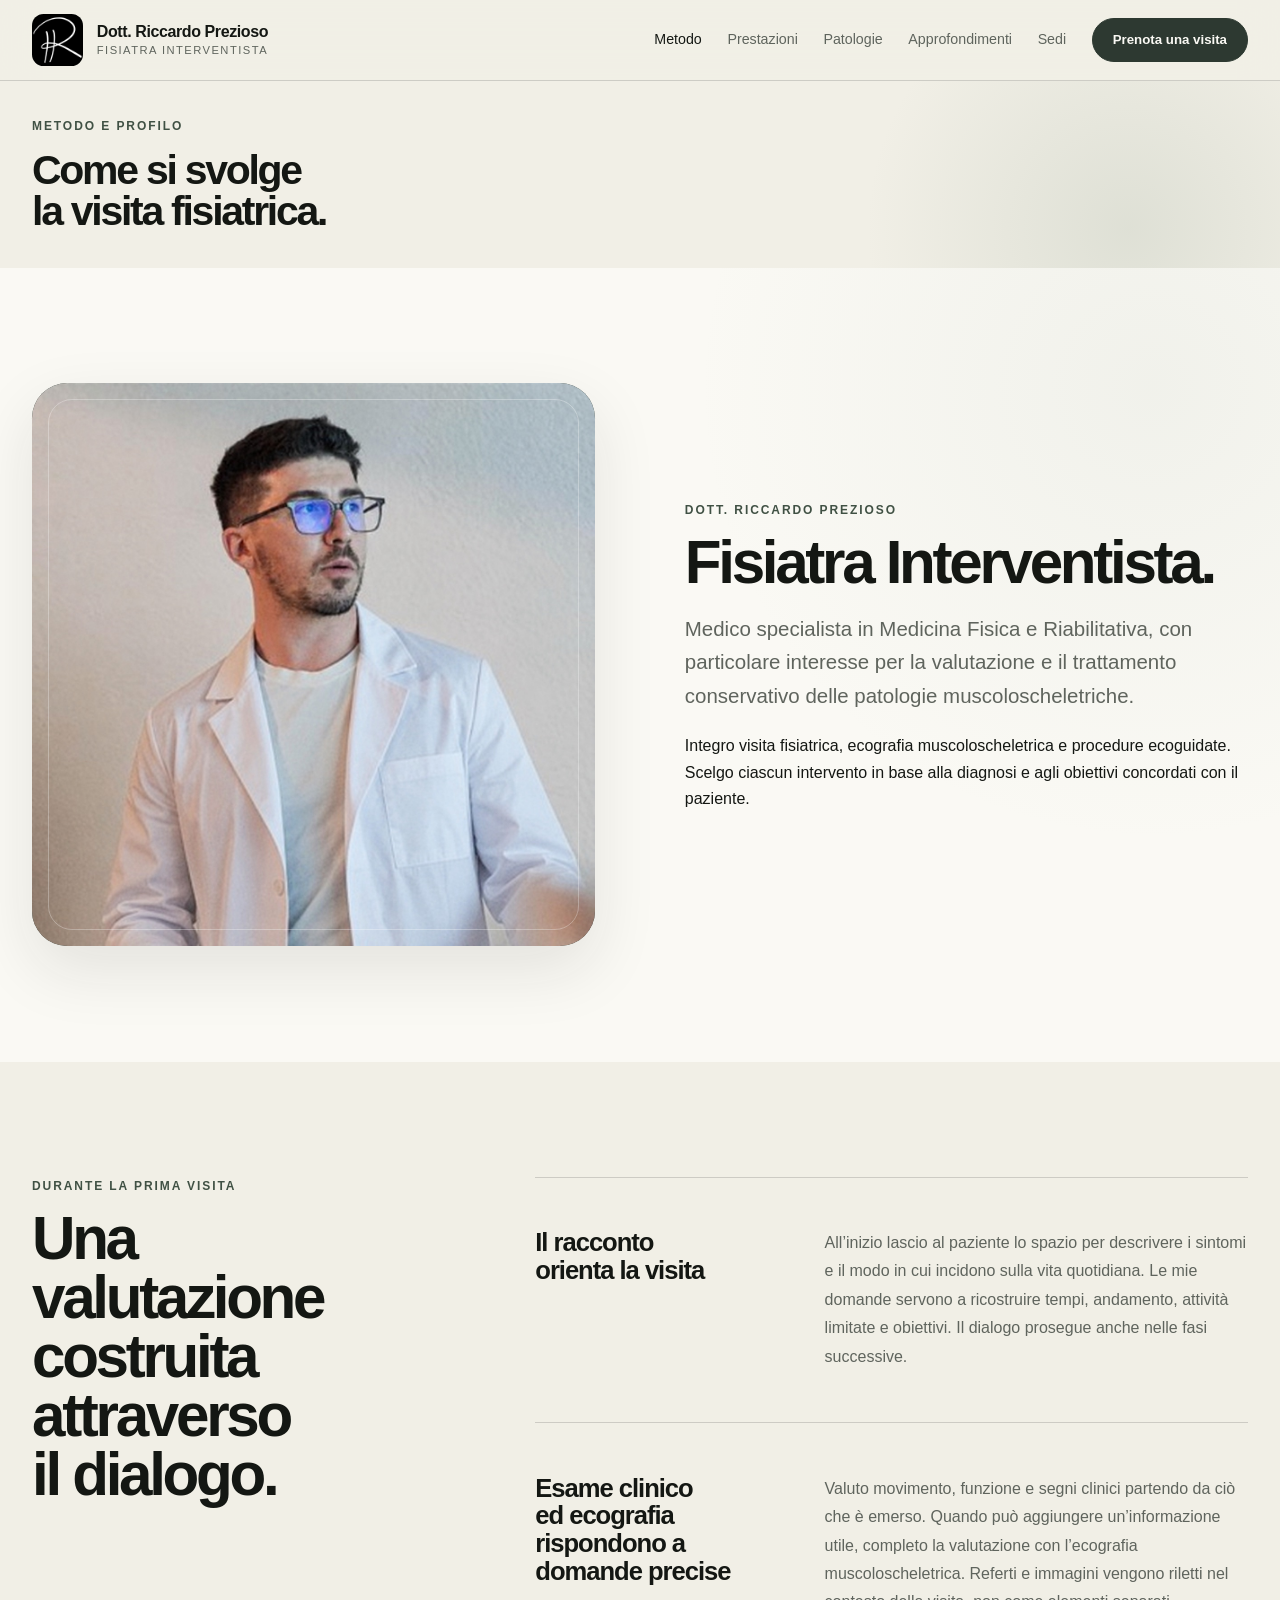
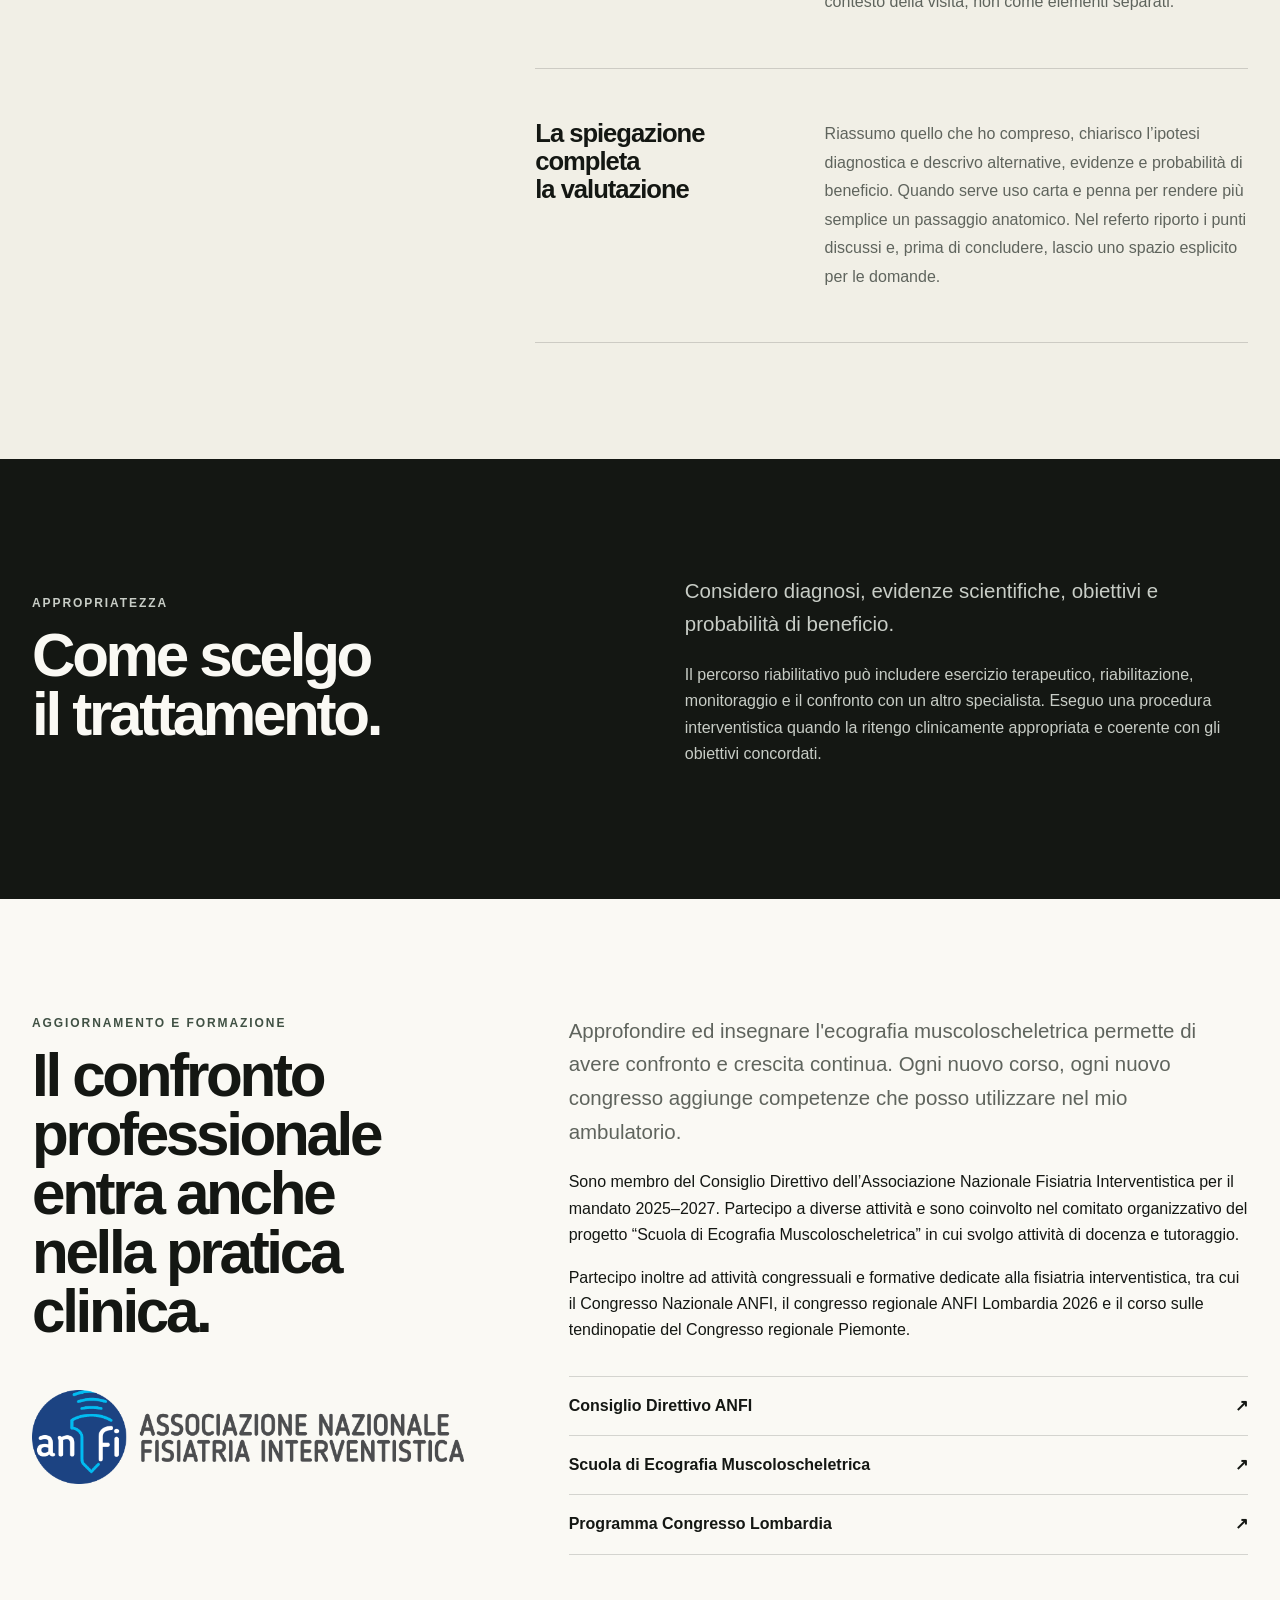
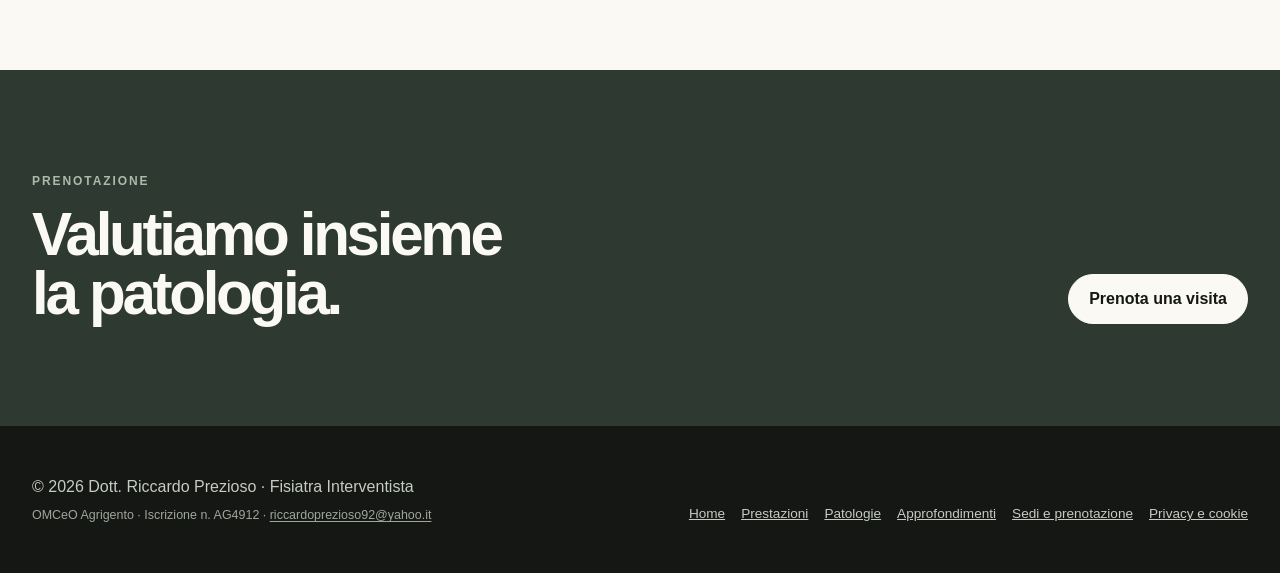
==== metodo.html @ 4aa58751 "Publish approved website snapshot" ====
<!doctype html>
<html lang="it">
  <head>
    <meta charset="utf-8">
    <meta name="viewport" content="width=device-width, initial-scale=1">
    <meta name="description" content="Il metodo clinico del Dott. Riccardo Prezioso: ascolto, esame obiettivo, ecografia quando indicata e scelte terapeutiche condivise.">
    <meta name="author" content="Dott. Riccardo Prezioso">
    <link rel="canonical" href="https://www.riccardoprezioso.it/metodo.html">
    <title>Metodo e profilo — Dott. Riccardo Prezioso</title>
    <meta property="og:locale" content="it_IT">
    <meta property="og:type" content="website">
    <meta property="og:site_name" content="Dott. Riccardo Prezioso">
    <meta property="og:title" content="Metodo e profilo — Dott. Riccardo Prezioso">
    <meta property="og:description" content="Il metodo clinico del Dott. Riccardo Prezioso: ascolto, esame obiettivo, ecografia quando indicata e scelte terapeutiche condivise.">
    <meta property="og:url" content="https://www.riccardoprezioso.it/metodo.html">
    <meta property="og:image" content="https://www.riccardoprezioso.it/assets/images/social/riccardo-prezioso-social-1200x630.jpg">
    <meta property="og:image:secure_url" content="https://www.riccardoprezioso.it/assets/images/social/riccardo-prezioso-social-1200x630.jpg">
    <meta property="og:image:type" content="image/jpeg">
    <meta property="og:image:width" content="1200">
    <meta property="og:image:height" content="630">
    <meta property="og:image:alt" content="Dott. Riccardo Prezioso in camice bianco con il monogramma PR e la qualifica Fisiatra Interventista">
    <meta name="twitter:card" content="summary_large_image">
    <meta name="twitter:title" content="Metodo e profilo — Dott. Riccardo Prezioso">
    <meta name="twitter:description" content="Il metodo clinico del Dott. Riccardo Prezioso: ascolto, esame obiettivo, ecografia quando indicata e scelte terapeutiche condivise.">
    <meta name="twitter:image" content="https://www.riccardoprezioso.it/assets/images/social/riccardo-prezioso-social-1200x630.jpg">
    <meta name="twitter:image:alt" content="Dott. Riccardo Prezioso in camice bianco con il monogramma PR e la qualifica Fisiatra Interventista">
    <link rel="icon" href="favicon.ico" sizes="any">
    <link rel="icon" type="image/png" sizes="32x32" href="assets/images/favicon-32.png">
    <link rel="icon" type="image/png" sizes="192x192" href="assets/images/icon-192.png">
    <link rel="apple-touch-icon" href="assets/images/apple-touch-icon.png">
    <meta name="theme-color" content="#141713">
    <link rel="stylesheet" href="assets/css/styles.css?v=20261026-2">
    <script src="assets/js/main.js?v=20261026-1" defer></script>
  </head>
  <body>
    <a class="skip-link" href="#contenuto">Vai al contenuto</a>
    <header class="site-header">
      <div class="container header-inner">
        <a class="brand" href="index.html" aria-label="Dott. Riccardo Prezioso, home"><img class="brand-mark" src="assets/images/logo-riccardo-prezioso.jpg" alt="" width="512" height="512" aria-hidden="true"><span class="brand-copy"><strong>Dott. Riccardo Prezioso</strong><small>Fisiatra Interventista</small></span></a>
        <div class="header-actions"><a class="button mobile-booking-button" href="sedi.html#prenota">Prenota una visita</a><button class="menu-toggle" type="button" aria-expanded="false" aria-controls="site-navigation"><span data-menu-toggle-text>Menu</span><span class="menu-toggle-icon" aria-hidden="true"><span></span><span></span></span></button></div>
        <nav class="site-nav" id="site-navigation" aria-label="Navigazione principale" data-mobile-nav><a class="nav-home" data-nav-link href="index.html">Home</a><a data-nav-link href="metodo.html">Metodo</a><a data-nav-link href="prestazioni.html">Prestazioni</a><a data-nav-link href="patologie.html">Patologie</a><a data-nav-link href="approfondimenti.html">Approfondimenti</a><a data-nav-link href="sedi.html">Sedi</a><a class="button" href="sedi.html#prenota">Prenota una visita</a></nav>
      </div>
    </header>
    <main id="contenuto">
      <header class="page-hero page-hero-compact">
        <div class="container">
          <p class="eyebrow">Metodo e profilo</p>
          <h1>Come si svolge la visita fisiatrica.</h1>
        </div>
      </header>

      <section class="section surface">
        <div class="container split">
          <figure class="profile-photo method-profile-photo"><img src="assets/images/riccardo-prezioso-camice.jpg" alt="Dott. Riccardo Prezioso in camice bianco" width="1254" height="1254" loading="lazy"></figure>
          <div><p class="eyebrow">Dott. Riccardo Prezioso</p><h2>Fisiatra Interventista.</h2><p class="lead">Medico specialista in Medicina Fisica e Riabilitativa, con particolare interesse per la valutazione e il trattamento conservativo delle patologie muscoloscheletriche.</p><p>Integro visita fisiatrica, ecografia muscoloscheletrica e procedure ecoguidate. Scelgo ciascun intervento in base alla diagnosi e agli obiettivi concordati con il paziente.</p></div>
        </div>
      </section>

      <section class="section">
        <div class="container visit-narrative-layout">
          <div class="visit-narrative-heading"><p class="eyebrow">Durante la prima visita</p><h2>Una valutazione costruita attraverso il dialogo.</h2></div>
          <div class="visit-narrative">
            <section><h3>Il racconto orienta la visita</h3><p>All’inizio lascio al paziente lo spazio per descrivere i sintomi e il modo in cui incidono sulla vita quotidiana. Le mie domande servono a ricostruire tempi, andamento, attività limitate e obiettivi. Il dialogo prosegue anche nelle fasi successive.</p></section>
            <section><h3>Esame clinico ed ecografia rispondono a domande precise</h3><p>Valuto movimento, funzione e segni clinici partendo da ciò che è emerso. Quando può aggiungere un’informazione utile, completo la valutazione con l’ecografia muscoloscheletrica. Referti e immagini vengono riletti nel contesto della visita, non come elementi separati.</p></section>
            <section><h3>La spiegazione completa la valutazione</h3><p>Riassumo quello che ho compreso, chiarisco l’ipotesi diagnostica e descrivo alternative, evidenze e probabilità di beneficio. Quando serve uso carta e penna per rendere più semplice un passaggio anatomico. Nel referto riporto i punti discussi e, prima di concludere, lascio uno spazio esplicito per le domande.</p></section>
          </div>
        </div>
      </section>

      <section class="section dark">
        <div class="container split"><div><p class="eyebrow">Appropriatezza</p><h2>Come scelgo il trattamento.</h2></div><div><p class="lead">Considero diagnosi, evidenze scientifiche, obiettivi e probabilità di beneficio.</p><p>Il percorso riabilitativo può includere esercizio terapeutico, riabilitazione, monitoraggio e il confronto con un altro specialista. Eseguo una procedura interventistica quando la ritengo clinicamente appropriata e coerente con gli obiettivi concordati.</p></div></div>
      </section>

      <section class="section professional-section" id="formazione">
        <div class="container professional-layout">
          <div class="professional-heading">
            <p class="eyebrow">Aggiornamento e formazione</p>
            <h2>Il confronto professionale entra anche nella pratica clinica.</h2>
            <img class="professional-logo" src="assets/images/logo-anfi.png" alt="Associazione Nazionale Fisiatria Interventistica" width="687" height="150" loading="lazy" decoding="async">
          </div>
          <div class="professional-copy">
            <p class="lead">Approfondire ed insegnare l'ecografia muscoloscheletrica permette di avere confronto e crescita continua. Ogni nuovo corso, ogni nuovo congresso aggiunge competenze che posso utilizzare nel mio ambulatorio.</p>
            <p>Sono membro del Consiglio Direttivo dell’Associazione Nazionale Fisiatria Interventistica per il mandato 2025–2027. Partecipo a diverse attività e sono coinvolto nel comitato organizzativo del progetto “Scuola di Ecografia Muscoloscheletrica” in cui svolgo attività di docenza e tutoraggio.</p>
            <p>Partecipo inoltre ad attività congressuali e formative dedicate alla fisiatria interventistica, tra cui il Congresso Nazionale ANFI, il congresso regionale ANFI Lombardia 2026 e il corso sulle tendinopatie del Congresso regionale Piemonte.</p>
            <div class="professional-links"><a href="https://associazioneanfi.it/associazione/" target="_blank" rel="external noopener noreferrer">Consiglio Direttivo ANFI <span aria-hidden="true">↗</span></a><a href="https://associazioneanfi.it/scuola/" target="_blank" rel="external noopener noreferrer">Scuola di Ecografia Muscoloscheletrica <span aria-hidden="true">↗</span></a><a href="https://associazioneanfi.it/congressi-regionali/lombardia/programma/" target="_blank" rel="external noopener noreferrer">Programma Congresso Lombardia <span aria-hidden="true">↗</span></a></div>
          </div>
        </div>
      </section>

      <section class="cta-band"><div class="container cta-inner"><div><p class="eyebrow">Prenotazione</p><h2>Valutiamo insieme la patologia.</h2></div><a class="button" href="sedi.html#prenota">Prenota una visita</a></div></section>
    </main>
    <footer class="site-footer"><div class="container footer-grid"><div class="footer-identity"><p>© 2026 Dott. Riccardo Prezioso · Fisiatra Interventista</p><p class="footer-meta">OMCeO Agrigento · Iscrizione n. AG4912 · <a href="mailto:riccardoprezioso92@yahoo.it">riccardoprezioso92@yahoo.it</a></p></div><nav class="footer-links" aria-label="Link nel piè di pagina"><a href="index.html">Home</a><a href="prestazioni.html">Prestazioni</a><a href="patologie.html">Patologie</a><a href="approfondimenti.html">Approfondimenti</a><a href="sedi.html">Sedi e prenotazione</a><a href="privacy.html">Privacy e cookie</a></nav></div></footer>
  </body>
</html>
---- assets/css/styles.css ----
:root {
  --ink: #141713;
  --paper: #f1efe6;
  --paper-deep: #e5e0d3;
  --surface: #faf9f4;
  --olive: #405144;
  --olive-dark: #2d3931;
  --sage: #aeb9aa;
  --sand: #cdbfae;
  --line: rgba(20, 23, 19, 0.16);
  --muted: #5f645d;
  --sans: "Helvetica Neue", Helvetica, Inter, ui-sans-serif, -apple-system, BlinkMacSystemFont, "Segoe UI", sans-serif;
  --display: "Helvetica Neue", Helvetica, Inter, ui-sans-serif, -apple-system, BlinkMacSystemFont, "Segoe UI", sans-serif;
  --content: 76rem;
  --radius-sm: 0.8rem;
  --radius-md: 1.4rem;
  --radius-lg: 2.2rem;
  --shadow: 0 1.5rem 4rem rgba(25, 34, 27, 0.1);
}

*,
*::before,
*::after {
  box-sizing: border-box;
}

html {
  scroll-behavior: smooth;
}

body {
  margin: 0;
  color: var(--ink);
  background: var(--paper);
  font-family: var(--sans);
  font-size: 1rem;
  line-height: 1.65;
  -webkit-font-smoothing: antialiased;
  overflow-x: hidden;
}

a {
  color: inherit;
}

img {
  display: block;
  max-width: 100%;
}

button,
a {
  -webkit-tap-highlight-color: transparent;
}

:focus-visible {
  outline: 3px solid #7d947f;
  outline-offset: 4px;
}

.skip-link {
  position: fixed;
  top: 0.75rem;
  left: 0.75rem;
  z-index: 100;
  padding: 0.75rem 1rem;
  color: var(--surface);
  background: var(--ink);
  border-radius: 999px;
  transform: translateY(-180%);
}

.skip-link:focus {
  transform: translateY(0);
}

.container {
  width: min(calc(100% - 2rem), var(--content));
  margin-inline: auto;
}

.site-header {
  position: sticky;
  top: 0;
  z-index: 50;
  padding: 0.9rem 0;
  background: color-mix(in srgb, var(--paper) 88%, transparent);
  border-bottom: 1px solid var(--line);
  backdrop-filter: blur(18px);
  transition: padding 240ms ease, background 240ms ease, box-shadow 240ms ease;
}

.site-header.is-scrolled {
  padding-block: 0.6rem;
  background: color-mix(in srgb, var(--paper) 94%, transparent);
  box-shadow: 0 0.65rem 2rem rgba(20, 23, 19, 0.06);
}

.header-inner {
  display: flex;
  align-items: center;
  justify-content: space-between;
  gap: 1.25rem;
}

.brand {
  display: inline-flex;
  align-items: center;
  gap: 0.85rem;
  color: inherit;
  text-decoration: none;
}

.brand-mark {
  display: block;
  width: 3.2rem;
  height: 3.2rem;
  flex: 0 0 3.2rem;
  object-fit: cover;
  background: var(--ink);
  border-radius: 0.72rem;
}

.brand-copy {
  display: grid;
  line-height: 1.1;
}

.brand-copy strong {
  font-family: var(--display);
  font-size: 1rem;
  font-weight: 600;
  letter-spacing: -0.025em;
}

.brand-copy small {
  margin-top: 0.23rem;
  color: var(--muted);
  font-size: 0.7rem;
  letter-spacing: 0.13em;
  text-transform: uppercase;
}

.site-nav {
  display: flex;
  align-items: center;
  justify-content: flex-end;
  gap: clamp(0.8rem, 2vw, 1.7rem);
}

.nav-home,
.header-actions,
.menu-toggle {
  display: none;
}

.site-nav a {
  color: var(--muted);
  font-size: 0.89rem;
  text-decoration: none;
}

.site-nav a:hover,
.site-nav a[aria-current="page"] {
  color: var(--ink);
}

.button,
.button-link {
  display: inline-flex;
  min-height: 3.1rem;
  align-items: center;
  justify-content: center;
  gap: 0.55rem;
  padding: 0.8rem 1.25rem;
  color: var(--surface);
  background: var(--olive-dark);
  border: 1px solid var(--olive-dark);
  border-radius: 999px;
  font-weight: 650;
  line-height: 1.2;
  text-decoration: none;
  transition: transform 160ms ease, background 160ms ease;
}

.button:hover,
.button-link:hover {
  background: var(--ink);
  transform: translateY(-2px);
}

.button.secondary {
  color: var(--ink);
  background: transparent;
  border-color: var(--line);
}

.button.secondary:hover {
  color: var(--surface);
  background: var(--ink);
}

.site-nav .button {
  min-height: 2.65rem;
  color: var(--surface);
  font-size: 0.83rem;
}

.header-actions {
  align-items: center;
  gap: 0.5rem;
  margin-left: auto;
}

.mobile-booking-button {
  min-height: 2.65rem;
  padding: 0.7rem 1rem;
  font-size: 0.8rem;
  white-space: nowrap;
}

.menu-toggle {
  min-height: 2.65rem;
  align-items: center;
  justify-content: center;
  gap: 0.55rem;
  padding: 0.65rem 0.85rem;
  color: var(--ink);
  background: transparent;
  border: 1px solid var(--line);
  border-radius: 999px;
  font: inherit;
  font-size: 0.8rem;
  font-weight: 650;
  cursor: pointer;
}

.menu-toggle:hover {
  border-color: var(--olive);
}

.menu-toggle-icon {
  position: relative;
  display: block;
  width: 1rem;
  height: 0.75rem;
}

.menu-toggle-icon span {
  position: absolute;
  left: 0;
  width: 100%;
  height: 1.5px;
  background: currentColor;
  transition: top 180ms ease, transform 180ms ease;
}

.menu-toggle-icon span:first-child {
  top: 0.16rem;
}

.menu-toggle-icon span:last-child {
  top: 0.55rem;
}

.menu-toggle[aria-expanded="true"] .menu-toggle-icon span:first-child {
  top: 0.36rem;
  transform: rotate(45deg);
}

.menu-toggle[aria-expanded="true"] .menu-toggle-icon span:last-child {
  top: 0.36rem;
  transform: rotate(-45deg);
}

.eyebrow {
  margin: 0 0 0.85rem;
  color: var(--olive);
  font-size: 0.75rem;
  font-weight: 700;
  letter-spacing: 0.16em;
  text-transform: uppercase;
}

h1,
h2,
h3,
p {
  margin-top: 0;
}

h1,
h2,
h3 {
  font-family: var(--display);
  font-weight: 600;
  line-height: 0.98;
  letter-spacing: -0.055em;
  text-wrap: balance;
}

h1 {
  max-width: 11.5ch;
  margin-bottom: 1.35rem;
  font-size: clamp(3.1rem, 5.55vw, 5.8rem);
}

h2 {
  max-width: 17ch;
  margin-bottom: 1.15rem;
  font-size: clamp(2.35rem, 4.7vw, 4.65rem);
}

h3 {
  margin-bottom: 0.65rem;
  font-size: clamp(1.35rem, 2.15vw, 2rem);
  letter-spacing: -0.04em;
}

.lead {
  max-width: 40rem;
  color: var(--muted);
  font-size: clamp(1.05rem, 1.6vw, 1.28rem);
}

.hero {
  position: relative;
  overflow: hidden;
  padding: clamp(2rem, 5vw, 4.5rem) 0 clamp(5rem, 9vw, 9rem);
}

.hero::after {
  position: absolute;
  right: -15vw;
  bottom: -20rem;
  width: 55rem;
  aspect-ratio: 1;
  background: radial-gradient(circle, rgba(174, 185, 170, 0.2), transparent 68%);
  content: "";
  pointer-events: none;
}

.hero-grid {
  display: grid;
  grid-template-columns: minmax(0, 1.02fr) minmax(24rem, 0.98fr);
  align-items: stretch;
  gap: clamp(1.2rem, 3vw, 3rem);
}

.hero-copy {
  display: flex;
  min-height: 36rem;
  flex-direction: column;
  justify-content: center;
  padding: clamp(1rem, 3vw, 2.4rem) 0;
  min-width: 0;
}

.hero-actions {
  display: flex;
  flex-wrap: wrap;
  gap: 0.75rem;
  margin-top: 1.3rem;
}

.photo-placeholder,
.profile-photo {
  position: relative;
  display: grid;
  min-height: 24rem;
  overflow: hidden;
  place-items: end start;
  padding: 1.25rem;
  color: rgba(250, 249, 244, 0.88);
  background:
    linear-gradient(145deg, rgba(20, 23, 19, 0.12), rgba(20, 23, 19, 0.74)),
    radial-gradient(circle at 68% 25%, #849184 0 10%, transparent 34%),
    linear-gradient(135deg, #9aa79d, #29362e);
  border-radius: var(--radius-lg);
  box-shadow: var(--shadow);
  min-width: 0;
  transform: translate3d(0, var(--photo-shift, 0), 0);
  transition: transform 120ms linear, box-shadow 300ms ease;
}

.profile-photo {
  margin: 0;
  padding: 0;
  background: var(--olive-dark);
}

.profile-photo img {
  width: 100%;
  height: 100%;
  object-fit: cover;
}

.hero-profile-photo img {
  object-position: 49% 42%;
}

.method-profile-photo {
  width: 100%;
  aspect-ratio: 1 / 1;
}

.method-profile-photo img {
  object-position: 50% 38%;
}

.photo-placeholder::before,
.profile-photo::after {
  position: absolute;
  inset: 1rem;
  border: 1px solid rgba(255, 255, 255, 0.28);
  border-radius: calc(var(--radius-lg) - 0.7rem);
  content: "";
  pointer-events: none;
}

.photo-placeholder span {
  position: relative;
  max-width: 23rem;
  font-size: 0.75rem;
  letter-spacing: 0.1em;
  text-transform: uppercase;
}

.center-photo {
  position: relative;
  display: block;
  min-height: 13rem;
  aspect-ratio: 4 / 3;
  overflow: hidden;
  margin: 0;
  background: var(--paper-deep);
  border-radius: var(--radius-md);
}

.center-photo img,
.booking-location-photo img {
  width: 100%;
  height: 100%;
  display: block;
  object-fit: cover;
}

.photo-placeholder.center-photo {
  min-height: 13rem;
  border-radius: var(--radius-md);
  box-shadow: none;
}

.trust-strip {
  position: relative;
  z-index: 2;
  margin-top: -3.25rem;
  padding-bottom: clamp(4rem, 7vw, 7rem);
}

.trust-grid {
  display: grid;
  grid-template-columns: repeat(4, 1fr);
  overflow: hidden;
  background: var(--surface);
  border: 1px solid var(--line);
  border-radius: var(--radius-md);
  box-shadow: 0 1.5rem 4rem rgba(20, 23, 19, 0.07);
}

.trust-item {
  padding: 1.3rem;
  border-right: 1px solid var(--line);
}

.trust-item:last-child {
  border-right: 0;
}

.trust-item strong,
.trust-item span {
  display: block;
}

.trust-item strong {
  margin-bottom: 0.25rem;
  font-family: var(--display);
  font-size: 1.1rem;
  font-weight: 650;
  letter-spacing: -0.025em;
}

.trust-item span {
  color: var(--muted);
  font-size: 0.86rem;
}

.section {
  position: relative;
  isolation: isolate;
  padding: clamp(4.5rem, 9vw, 9rem) 0;
}

.section > .container {
  position: relative;
  z-index: 1;
}

.section::before {
  position: absolute;
  inset: 0;
  z-index: 0;
  background: radial-gradient(circle at 90% 15%, rgba(174, 185, 170, 0.12), transparent 34%);
  content: "";
  opacity: 0;
  transition: opacity 900ms ease;
  pointer-events: none;
}

.section.is-in-view::before {
  opacity: 1;
}

.section.surface {
  background: var(--surface);
}

.section.dark {
  color: var(--surface);
  background: var(--ink);
}

.section.dark .eyebrow,
.section.dark .lead,
.section.dark p {
  color: #c8cdc6;
}

.section-heading {
  display: grid;
  grid-template-columns: 0.85fr 1.15fr;
  gap: clamp(2rem, 7vw, 7rem);
  align-items: end;
  margin-bottom: clamp(2.5rem, 5vw, 5rem);
}

.section-heading > * {
  margin-bottom: 0;
}

.service-overview-list {
  border-top: 1px solid var(--line);
}

.service-overview-item {
  display: grid;
  grid-template-columns: minmax(15rem, 0.85fr) minmax(0, 1.15fr) 2.75rem;
  gap: clamp(1.5rem, 4vw, 4rem);
  align-items: center;
  padding: clamp(1.5rem, 2.5vw, 2.15rem) clamp(0.15rem, 1vw, 0.75rem);
  color: var(--ink);
  border-bottom: 1px solid var(--line);
  text-decoration: none;
  transition: background 220ms ease, padding 300ms cubic-bezier(0.22, 1, 0.36, 1);
}

.service-overview-item h3,
.service-overview-item p {
  margin: 0;
}

.service-overview-item h3 {
  max-width: 19ch;
  font-size: clamp(1.55rem, 2.3vw, 2.25rem);
  line-height: 1.05;
}

.service-overview-item p {
  max-width: 45rem;
  color: var(--muted);
  line-height: 1.65;
}

.service-overview-arrow {
  display: inline-grid;
  width: 2.65rem;
  height: 2.65rem;
  place-items: center;
  color: var(--olive-dark);
  border: 1px solid var(--line);
  border-radius: 50%;
  font-size: 1.15rem;
  transition: color 180ms ease, background 180ms ease, border-color 180ms ease, transform 240ms ease;
}

.service-overview-item:hover {
  padding-right: 1.1rem;
  padding-left: 1.1rem;
  background: rgba(43, 63, 52, 0.045);
}

.service-overview-item:hover .service-overview-arrow {
  color: var(--surface);
  background: var(--olive-dark);
  border-color: var(--olive-dark);
  transform: translateX(0.18rem);
}

.service-overview-item:focus-visible {
  outline: 3px solid rgba(43, 63, 52, 0.28);
  outline-offset: 4px;
}

.method-flow {
  position: relative;
  display: grid;
  gap: 0;
  padding-left: 1.6rem;
  border-left: 1px solid rgba(250, 249, 244, 0.28);
}

.method-flow p {
  position: relative;
  margin: 0;
  padding: 1.1rem 0;
  color: #bfc5bd;
  border-bottom: 1px solid rgba(250, 249, 244, 0.14);
}

.method-flow p:last-child {
  border-bottom: 0;
}

.method-flow p::before {
  position: absolute;
  top: 1.75rem;
  left: calc(-1.6rem - 0.3rem);
  width: 0.55rem;
  height: 0.55rem;
  background: var(--sage);
  border-radius: 50%;
  content: "";
}

.method-flow strong {
  color: var(--surface);
  font-family: var(--display);
  font-size: 1.35rem;
  font-weight: 650;
  letter-spacing: -0.025em;
}

.split {
  display: grid;
  grid-template-columns: 1fr 1fr;
  gap: clamp(2.5rem, 7vw, 7rem);
  align-items: center;
}

.steps {
  margin: 0;
  padding: 0;
  list-style: none;
  counter-reset: visit-step;
}

.steps li {
  display: grid;
  grid-template-columns: 3.4rem 1fr;
  gap: 1rem;
  padding: 1.2rem 0;
  border-top: 1px solid rgba(250, 249, 244, 0.2);
  counter-increment: visit-step;
}

.steps li::before {
  color: var(--sage);
  content: "0" counter(visit-step);
  font-size: 0.75rem;
  font-weight: 700;
  letter-spacing: 0.14em;
}

.steps strong {
  display: block;
  margin-bottom: 0.25rem;
  color: var(--surface);
  font-family: var(--display);
  font-size: 1.35rem;
  font-weight: 600;
  letter-spacing: -0.035em;
}

.steps span {
  color: #b5bbb3;
}

.location-grid {
  display: grid;
  grid-template-columns: repeat(2, 1fr);
  gap: 1rem;
}

.location-card {
  display: block;
  padding: 0.8rem;
  color: inherit;
  background: var(--surface);
  border: 1px solid var(--line);
  border-radius: var(--radius-md);
  text-decoration: none;
  transition: transform 320ms cubic-bezier(0.22, 1, 0.36, 1), box-shadow 320ms ease;
}

.location-card:hover {
  box-shadow: var(--shadow);
  transform: translateY(-6px);
}

.location-copy {
  padding: 1.15rem 0.65rem 0.7rem;
}

.location-copy p {
  margin-bottom: 0;
  color: var(--muted);
}

.location-actions {
  display: flex;
  flex-wrap: wrap;
  align-items: center;
  gap: 0.7rem 1.15rem;
  margin-top: 0.85rem;
}

.location-phone-link,
.location-map-link {
  display: inline-flex;
  align-items: center;
  gap: 0.45rem;
  color: var(--olive-dark);
  font-size: 0.86rem;
  font-weight: 700;
  white-space: nowrap;
  text-decoration: none;
}

.location-phone-link {
  padding: 0.48rem 0.72rem;
  background: var(--paper-deep);
  border-radius: 999px;
}

.location-phone-link:hover {
  background: var(--sage-soft);
}

.location-map-link span {
  transition: transform 180ms ease;
}

.location-map-link:hover span {
  transform: translate(0.18rem, -0.18rem);
}

.visit-prep-section {
  background: var(--paper);
}

.visit-prep-heading {
  margin-bottom: clamp(1.5rem, 3vw, 2.5rem);
}

.visit-prep-heading .eyebrow {
  margin-bottom: 0.45rem;
}

.visit-prep-heading h2 {
  margin-bottom: 0;
}

.visit-prep-grid {
  display: grid;
  grid-template-columns: repeat(2, minmax(0, 1fr));
  gap: 0.8rem;
}

.visit-prep-item {
  align-self: start;
  background: var(--surface);
  border: 1px solid var(--line);
  border-radius: var(--radius-sm);
  overflow: hidden;
}

.visit-prep-item summary {
  display: grid;
  grid-template-columns: minmax(0, 1fr) 1.6rem;
  align-items: center;
  gap: 1rem;
  min-height: 4.75rem;
  padding: 1rem 1.2rem;
  color: var(--ink);
  font-size: 1rem;
  font-weight: 700;
  line-height: 1.35;
  list-style: none;
  cursor: pointer;
}

.visit-prep-item summary::-webkit-details-marker {
  display: none;
}

.visit-prep-item summary::after {
  display: grid;
  width: 1.6rem;
  height: 1.6rem;
  place-items: center;
  color: var(--olive-dark);
  background: var(--paper-deep);
  border-radius: 50%;
  content: "+";
  font-size: 1.15rem;
  font-weight: 500;
  line-height: 1;
  transition: color 180ms ease, background 180ms ease, transform 180ms ease;
}

.visit-prep-item summary:hover::after,
.visit-prep-item summary:focus-visible::after,
.visit-prep-item[open] summary::after {
  color: var(--surface);
  background: var(--olive-dark);
}

.visit-prep-item[open] summary::after {
  transform: rotate(45deg);
}

.visit-prep-item p {
  margin: 0;
  padding: 0 1.2rem 1.2rem;
  color: var(--muted);
  font-size: 0.96rem;
  line-height: 1.65;
}

.review-panel {
  display: grid;
  grid-template-columns: 1.1fr 0.9fr;
  gap: clamp(2rem, 5vw, 5rem);
  align-items: center;
  padding: clamp(2rem, 5vw, 4.5rem);
  background: var(--paper-deep);
  border-radius: var(--radius-lg);
}

.widget-frame {
  width: 100%;
  min-width: 0;
  min-height: 12rem;
  overflow: hidden;
  padding: 1.25rem;
  background: var(--surface);
  border: 1px solid var(--line);
  border-radius: var(--radius-md);
}

.booking-section {
  padding-block: clamp(1.25rem, 2.5vh, 2rem);
  padding-inline: 1rem;
  scroll-margin-top: 4.75rem;
}

.booking-container {
  width: min(100%, 92rem);
  margin-inline: auto;
}

.booking-panel {
  display: grid;
  grid-template-columns: minmax(34rem, 1.12fr) minmax(29rem, 0.88fr);
  height: auto;
  overflow: hidden;
  background: var(--paper-deep);
  border-radius: var(--radius-lg);
  box-shadow: 0 1.6rem 5rem rgba(20, 23, 19, 0.08);
}

.booking-location {
  display: flex;
  min-width: 0;
  flex-direction: column;
  padding: clamp(1.5rem, 2.5vw, 2rem);
  background: var(--olive-dark);
  color: var(--surface);
}

.booking-location .eyebrow,
.booking-location .note {
  color: #c9d2c8;
}

.booking-location-header {
  display: grid;
  grid-template-columns: minmax(0, 1fr) auto;
  align-items: center;
  gap: 1.5rem;
}

.booking-miodottore-link {
  display: inline-flex;
  min-height: 3.25rem;
  align-items: center;
  justify-content: center;
  gap: 0.7rem;
  padding: 0.8rem 1rem;
  color: #00a085;
  background: #fff;
  border: 1px solid rgba(255, 255, 255, 0.8);
  border-radius: 999px;
  box-shadow: 0 0.65rem 1.6rem rgba(8, 24, 21, 0.2);
  text-decoration: none;
  transition: background 180ms ease, border-color 180ms ease, transform 180ms ease;
}

.booking-miodottore-link:hover {
  background: #f1fbf9;
  border-color: #b7e7df;
  transform: translateY(-2px);
}

.booking-miodottore-link:focus-visible {
  outline: 3px solid #6ed7c6;
  outline-offset: 3px;
}

.booking-miodottore-link img {
  display: block;
  width: 7.625rem;
  height: auto;
}

.booking-miodottore-link span {
  font-size: 1rem;
  font-weight: 800;
  line-height: 1;
}

.booking-location-photo {
  width: 100%;
  max-width: none;
  min-height: 14rem;
  flex: 1 1 auto;
  aspect-ratio: auto;
  margin: 1.15rem 0;
  border-radius: var(--radius-md);
  box-shadow: none;
}

.booking-location-photo.has-image {
  padding: 0;
}

.booking-location-photo img {
  position: absolute;
  inset: 0;
}

.booking-location-photo img[hidden] {
  display: none;
}

.booking-location-photo::before {
  border-radius: calc(var(--radius-md) - 0.65rem);
}

.booking-location-copy h2 {
  max-width: 16ch;
  margin-bottom: 0.55rem;
  font-size: clamp(2rem, 3vw, 3rem);
  line-height: 0.98;
}

.booking-address {
  margin-bottom: 0.15rem;
  color: #edf0ec;
  font-size: 1.05rem;
}

.booking-city {
  margin-bottom: 0;
  color: var(--sage);
  font-size: 0.93rem;
}

.booking-location-switcher {
  margin-top: auto;
}

.booking-location-switcher > p {
  margin: 0 0 0.6rem;
  color: #c9d2c8;
  font-size: 0.78rem;
  font-weight: 650;
  letter-spacing: 0.08em;
  text-transform: uppercase;
}

.booking-calendar-area {
  display: flex;
  min-width: 0;
  min-height: 0;
  flex-direction: column;
  overflow: visible;
  padding: 1rem;
  background: var(--surface);
}

.booking-calendar-heading {
  margin-bottom: 0.65rem;
}

.booking-calendar-heading h2,
.booking-calendar-heading p {
  margin-bottom: 0;
}

.booking-calendar-heading h2 {
  font-size: clamp(1.8rem, 2.3vw, 2.2rem);
  line-height: 1;
}

.booking-calendar-heading > p {
  color: var(--muted);
  font-size: 0.92rem;
}

.booking-tabs {
  display: grid;
  grid-template-columns: repeat(4, minmax(0, 1fr));
  gap: 0.55rem;
  margin: 0;
}

.booking-tab {
  min-height: 3.15rem;
  padding: 0.55rem 0.65rem;
  color: inherit;
  background: transparent;
  border: 1px solid currentColor;
  border-radius: 999px;
  font: inherit;
  font-size: 0.8rem;
  font-weight: 650;
  line-height: 1.25;
  cursor: pointer;
  transition: color 180ms ease, background 180ms ease, border-color 180ms ease, transform 180ms ease;
}

.booking-tab:hover {
  color: inherit;
  transform: translateY(-2px);
}

.booking-tab.is-active,
.booking-tab[aria-selected="true"] {
  color: var(--olive-dark);
  background: var(--surface);
  border-color: var(--surface);
}

.booking-widget {
  position: relative;
  height: auto;
  min-height: 0;
  max-height: none;
  flex: 0 0 auto;
  overflow: visible;
  padding: 0;
  background: #fff;
}

.booking-widget-pane {
  height: 100%;
  width: 100%;
  min-width: 0;
}

.booking-widget-pane[hidden] {
  position: absolute;
  inset: 0 0 auto 0;
  display: block;
  visibility: hidden;
  pointer-events: none;
}

.booking-widget-pane iframe {
  display: block;
  width: 100% !important;
  max-width: 100%;
  border: 0;
  margin-inline: auto;
}

.booking-widget-pane > a {
  display: flex;
  min-height: 23rem;
  align-items: center;
  justify-content: center;
  color: var(--olive-dark);
  font-weight: 700;
}

.note {
  color: var(--muted);
  font-size: 0.86rem;
}

.cta-band {
  padding: clamp(4rem, 8vw, 7rem) 0;
  color: var(--surface);
  background: var(--olive-dark);
}

.cta-band .eyebrow {
  color: var(--sage);
}

.cta-inner {
  display: flex;
  align-items: end;
  justify-content: space-between;
  gap: 2rem;
}

.cta-inner h2 {
  margin-bottom: 0;
}

.cta-band .button {
  flex: 0 0 auto;
  color: var(--ink);
  background: var(--surface);
  border-color: var(--surface);
}

.page-hero {
  position: relative;
  overflow: hidden;
  padding: clamp(5rem, 10vw, 10rem) 0 clamp(3rem, 6vw, 6rem);
}

.page-hero::after {
  position: absolute;
  right: -8rem;
  bottom: -15rem;
  width: 35rem;
  aspect-ratio: 1;
  background: radial-gradient(circle, rgba(174, 185, 170, 0.28), transparent 66%);
  content: "";
  pointer-events: none;
}

.page-hero .container {
  position: relative;
  z-index: 1;
}

.page-hero h1 {
  max-width: 13ch;
  font-size: clamp(3.3rem, 6.2vw, 6.2rem);
}

.page-hero-compact {
  padding: clamp(2rem, 2.8vw, 2.8rem) 0 clamp(2rem, 2.8vw, 2.8rem);
}

.page-hero-compact h1 {
  max-width: 20ch;
  margin-bottom: 0;
  font-size: clamp(2.45rem, 3.2vw, 3.6rem);
  line-height: 1;
}

.sedi-hero h1 {
  margin-bottom: 1.1rem;
}

.sedi-hero .lead {
  max-width: 48rem;
  margin-bottom: 0;
}

.service-list {
  display: grid;
  gap: 1rem;
}

.service-detail {
  display: grid;
  grid-template-columns: minmax(17rem, 0.95fr) minmax(0, 1.05fr);
  gap: clamp(2rem, 7vw, 7rem);
  padding: clamp(2rem, 4vw, 4rem);
  background: var(--surface);
  border: 1px solid var(--line);
  border-radius: var(--radius-md);
  scroll-margin-top: 7rem;
  transition: transform 320ms cubic-bezier(0.22, 1, 0.36, 1), box-shadow 320ms ease;
}

.service-detail > * {
  min-width: 0;
}

.service-detail h2 {
  max-width: 100%;
  font-size: clamp(2.05rem, 2.75vw, 2.8rem);
  line-height: 1.02;
  hyphens: manual;
}

.service-detail:hover {
  box-shadow: var(--shadow);
  transform: translateY(-4px);
}

.service-summary {
  min-width: 0;
}

.service-copy {
  align-self: center;
  max-width: 40rem;
}

.service-copy .lead {
  font-size: clamp(1.08rem, 1.35vw, 1.2rem);
  line-height: 1.58;
}

.service-copy > p:not(.lead),
.service-copy li {
  color: #454a44;
  font-size: 1rem;
  line-height: 1.72;
}

.service-photo-link {
  display: block;
  border-radius: var(--radius-md);
  text-decoration: none;
}

.service-photo {
  min-height: 13rem;
  margin-top: 1.5rem;
  border-radius: var(--radius-md);
  box-shadow: none;
  transition: transform 300ms cubic-bezier(0.22, 1, 0.36, 1), box-shadow 300ms ease;
}

.service-photo::before {
  border-radius: calc(var(--radius-md) - 0.65rem);
}

.service-photo-link:hover .service-photo {
  box-shadow: 0 1.1rem 2.8rem rgba(20, 23, 19, 0.16);
  transform: translateY(-4px) scale(1.01);
}

.article-link {
  display: inline-flex;
  align-items: center;
  gap: 0.65rem;
  margin-top: 1.2rem;
  font-weight: 700;
  text-decoration: none;
}

.article-link span {
  transition: transform 200ms ease;
}

.article-link:hover span {
  transform: translateX(0.3rem);
}

.service-detail ul {
  padding-left: 1.15rem;
}

.visit-timeline {
  display: grid;
  grid-template-columns: repeat(2, 1fr);
  gap: 1rem;
  margin: 0;
  padding: 0;
  list-style: none;
  counter-reset: detail-step;
}

.visit-timeline li {
  min-height: 15rem;
  padding: 1.7rem;
  background: var(--surface);
  border: 1px solid var(--line);
  border-radius: var(--radius-md);
  counter-increment: detail-step;
}

.visit-timeline li::before {
  display: block;
  margin-bottom: 2rem;
  color: var(--olive);
  content: "0" counter(detail-step);
  font-size: 0.75rem;
  font-weight: 700;
  letter-spacing: 0.15em;
}

.visit-narrative-layout {
  display: grid;
  grid-template-columns: minmax(15rem, 0.72fr) minmax(0, 1.28fr);
  align-items: start;
  gap: clamp(3rem, 8vw, 8rem);
}

.visit-narrative-heading {
  position: sticky;
  top: 8rem;
}

.visit-narrative {
  border-top: 1px solid var(--line);
}

.visit-narrative section {
  display: grid;
  grid-template-columns: minmax(12rem, 0.72fr) minmax(0, 1.28fr);
  gap: clamp(1.5rem, 4vw, 4rem);
  padding: clamp(2rem, 4vw, 3.5rem) 0;
  border-bottom: 1px solid var(--line);
}

.visit-narrative h3,
.visit-narrative p {
  margin: 0;
}

.visit-narrative h3 {
  font-size: clamp(1.35rem, 2vw, 1.8rem);
  line-height: 1.08;
}

.visit-narrative p {
  color: var(--muted);
  line-height: 1.78;
}

.professional-section {
  background: var(--surface);
}

.professional-layout {
  display: grid;
  grid-template-columns: minmax(16rem, 0.78fr) minmax(0, 1.22fr);
  gap: clamp(3rem, 8vw, 8rem);
  align-items: start;
}

.professional-heading {
  min-width: 0;
}

.professional-logo {
  display: block;
  width: min(100%, 27rem);
  height: auto;
  margin-top: clamp(1.75rem, 4vw, 3rem);
}

.home-training-logo {
  display: block;
  width: min(100%, 26rem);
  height: auto;
  margin: 1.5rem 0 1.75rem;
}

.professional-copy {
  max-width: 48rem;
}

.professional-links {
  display: grid;
  margin-top: 2rem;
  border-top: 1px solid var(--line);
}

.professional-links a {
  display: flex;
  align-items: center;
  justify-content: space-between;
  gap: 1rem;
  padding: 1rem 0;
  color: var(--ink);
  font-weight: 700;
  text-decoration: none;
  border-bottom: 1px solid var(--line);
}

.professional-links a:hover {
  color: var(--olive-dark);
}

.article-page-hero h1 {
  max-width: 23ch;
}

.article-section {
  padding: clamp(5.5rem, 10vw, 10rem) 0;
  scroll-margin-top: 10rem;
}

.article-section.surface {
  background: var(--surface);
}

.article-layout {
  display: grid;
  grid-template-columns: minmax(17rem, 0.68fr) minmax(0, 1.32fr);
  align-items: start;
  gap: clamp(3rem, 8vw, 8rem);
}

.article-aside {
  position: sticky;
  top: 10.5rem;
}

.article-visual {
  min-height: 21rem;
  border-radius: var(--radius-md);
  box-shadow: 0 1.4rem 3.5rem rgba(20, 23, 19, 0.09);
}

.article-visual::before {
  border-radius: calc(var(--radius-md) - 0.65rem);
}

.article-meta {
  margin: 1.1rem 0 0;
  color: var(--muted);
  font-size: 0.78rem;
  letter-spacing: 0.04em;
}

.article-copy {
  max-width: 48rem;
}

.article-copy h2 {
  max-width: 14ch;
  margin-bottom: 1.8rem;
}

.article-copy h3 {
  margin-top: 2.7rem;
  margin-bottom: 0.75rem;
  font-size: clamp(1.35rem, 2vw, 1.8rem);
}

.article-copy p {
  color: #424741;
  font-size: 1.04rem;
  line-height: 1.82;
}

.article-copy .article-deck {
  margin-bottom: 3rem;
  color: var(--muted);
  font-size: clamp(1.15rem, 1.8vw, 1.42rem);
  line-height: 1.55;
}

.article-single {
  padding-top: clamp(3.5rem, 6vw, 6rem);
}

.article-single .article-copy h2 {
  max-width: 28ch;
  margin-top: 2.8rem;
  margin-bottom: 0.8rem;
  font-size: clamp(1.35rem, 2vw, 1.8rem);
  line-height: 1.12;
}

.article-single .article-copy .article-deck + h2 {
  margin-top: 0;
}

.article-back-link {
  display: inline-flex;
  margin-top: 1.2rem;
  color: var(--olive-dark);
  font-size: 0.88rem;
  font-weight: 700;
  text-underline-offset: 0.2em;
}

.article-index-section {
  padding-top: clamp(3rem, 6vw, 6rem);
}

.article-index {
  display: grid;
  border-top: 1px solid var(--line);
}

.article-index-item {
  display: grid;
  grid-template-columns: minmax(0, 1fr) auto;
  gap: clamp(2rem, 6vw, 6rem);
  align-items: end;
  padding: clamp(2rem, 4.5vw, 4rem) 0;
  border-bottom: 1px solid var(--line);
  scroll-margin-top: 7rem;
}

.article-index-item h2 {
  max-width: 22ch;
  margin-bottom: 0.65rem;
  font-size: clamp(2rem, 3.5vw, 3.45rem);
}

.article-index-item p:not(.article-meta) {
  max-width: 44rem;
  margin-bottom: 0;
  color: var(--muted);
}

.qr-copy-section {
  padding: 0 0 clamp(4rem, 8vw, 8rem);
}

.qr-copy-panel {
  position: relative;
  padding: clamp(1.8rem, 3.5vw, 3rem);
  padding-bottom: clamp(5.25rem, 7vw, 6.25rem);
  background: var(--paper-deep);
  border: 1px solid var(--line);
  border-radius: var(--radius-md);
}

.review-request {
  max-width: 46rem;
}

.review-profile {
  display: flex;
  align-items: center;
  gap: clamp(1.1rem, 2.5vw, 1.8rem);
}

.review-profile-photo {
  width: clamp(5rem, 8vw, 6.75rem);
  height: clamp(5rem, 8vw, 6.75rem);
  flex: 0 0 auto;
  aspect-ratio: 1;
  object-fit: cover;
  border: 1px solid rgba(20, 23, 19, 0.12);
  border-radius: 0.9rem;
}

.review-profile-copy .eyebrow {
  margin-bottom: 0.35rem;
}

.qr-copy-panel .review-profile h2 {
  max-width: none;
  margin-bottom: 0.35rem;
  font-size: clamp(1.8rem, 3vw, 2.65rem);
  line-height: 1;
}

.review-rating span {
  color: #00a98f;
  font-size: clamp(1.25rem, 2vw, 1.65rem);
  letter-spacing: 0.08em;
  line-height: 1;
}

.qr-copy-panel p:not(.eyebrow, .qr-copy-status) {
  margin-bottom: 0;
  color: var(--muted);
}

.review-invitation {
  max-width: 37rem;
  margin-top: 1.4rem;
}

.review-actions {
  display: flex;
  flex-wrap: nowrap;
  gap: 0.65rem;
  margin-top: 1.25rem;
}

.review-action {
  display: inline-flex;
  min-height: 2.75rem;
  padding: 0.7rem 1rem;
  align-items: center;
  justify-content: center;
  color: var(--ink);
  background: rgba(255, 255, 255, 0.24);
  border: 1px solid rgba(20, 23, 19, 0.2);
  border-radius: 999px;
  font-size: 0.86rem;
  font-weight: 750;
  line-height: 1;
  text-decoration: none;
  white-space: nowrap;
  transition: color 160ms ease, background 160ms ease, border-color 160ms ease;
}

.review-action:hover {
  background: var(--surface);
  border-color: rgba(20, 23, 19, 0.42);
}

.review-action.is-primary {
  color: #ffffff;
  background: #00a98f;
  border-color: #00a98f;
}

.review-action.is-primary:hover {
  background: #008f79;
  border-color: #008f79;
}

.miodottore-brand {
  display: flex;
  align-items: center;
  gap: 0.5rem;
  width: fit-content;
  margin-top: 1.6rem;
  color: var(--ink);
  font-size: 1rem;
}

.miodottore-brand img {
  width: 1.45rem;
  height: 1.4rem;
}

.miodottore-brand strong {
  font-weight: 750;
  letter-spacing: -0.025em;
}

.qr-copy-tools {
  position: absolute;
  right: clamp(1.25rem, 3vw, 2.5rem);
  bottom: clamp(1.25rem, 3vw, 2.5rem);
  display: flex;
  align-items: center;
  gap: 0.05rem;
}

.qr-icon-button {
  display: inline-grid;
  width: 2rem;
  height: 2rem;
  padding: 0;
  place-items: center;
  color: var(--muted);
  background: transparent;
  border: 0;
  border-radius: 50%;
  cursor: pointer;
}

.qr-icon-button::before {
  width: 0.42rem;
  height: 0.42rem;
  background: rgba(20, 23, 19, 0.36);
  border-radius: 50%;
  content: "";
  transition: background 160ms ease, transform 160ms ease;
}

.qr-icon-button:hover::before {
  background: var(--ink);
  transform: scale(1.35);
}

.qr-icon-button:focus-visible {
  outline: 3px solid rgba(43, 63, 52, 0.28);
  outline-offset: 3px;
}

.qr-icon-button:disabled {
  cursor: wait;
  opacity: 0.55;
}

.qr-copy-status {
  position: absolute;
  width: 1px;
  height: 1px;
  padding: 0;
  margin: -1px;
  overflow: hidden;
  clip: rect(0, 0, 0, 0);
  white-space: nowrap;
  border: 0;
}

.external-service-note {
  max-width: 40rem;
  margin: 1.25rem 0 0;
  color: var(--muted);
  font-size: 0.82rem;
  line-height: 1.55;
}

.external-service-note a {
  color: var(--ink);
  font-weight: 650;
  text-underline-offset: 0.18em;
}

.booking-service-note {
  margin: 0.75rem auto 0;
  padding-inline: 1rem;
  text-align: center;
}

.privacy-hero h1 {
  max-width: none;
}

.privacy-updated {
  margin-top: 1.3rem;
  color: var(--muted);
  font-size: 0.86rem;
}

.privacy-layout {
  display: grid;
  grid-template-columns: minmax(15rem, 0.7fr) minmax(0, 1.6fr);
  gap: clamp(2rem, 7vw, 7rem);
  align-items: start;
}

.privacy-summary {
  position: sticky;
  top: 7rem;
  padding: 1.6rem;
  background: var(--paper-deep);
  border: 1px solid var(--line);
  border-radius: var(--radius-md);
}

.privacy-summary ul {
  display: grid;
  gap: 0.85rem;
  margin: 1rem 0 0;
  padding-left: 1.15rem;
}

.privacy-summary li {
  color: #454a44;
  font-size: 0.92rem;
  line-height: 1.55;
}

.privacy-copy {
  max-width: 50rem;
}

.privacy-copy section + section {
  margin-top: 3.2rem;
  padding-top: 3.2rem;
  border-top: 1px solid var(--line);
}

.privacy-copy h2 {
  max-width: 18ch;
  margin-bottom: 1.15rem;
  font-size: clamp(1.85rem, 3.2vw, 3rem);
}

.privacy-copy p {
  color: #424741;
  font-size: 1rem;
  line-height: 1.8;
}

.privacy-copy a {
  color: var(--olive-dark);
  font-weight: 650;
  text-underline-offset: 0.2em;
}

.pathology-hero {
  color: var(--surface);
  background: var(--ink);
}

.pathology-hero::after {
  right: -4rem;
  bottom: -18rem;
  width: 46rem;
  background: radial-gradient(circle, rgba(174, 185, 170, 0.2), transparent 66%);
}

.pathology-hero-grid {
  display: grid;
  grid-template-columns: minmax(0, 1.25fr) minmax(16rem, 0.55fr);
  gap: clamp(3rem, 9vw, 9rem);
  align-items: end;
}

.pathology-hero h1 {
  max-width: 12ch;
}

.pathology-hero .eyebrow,
.pathology-hero .lead {
  color: #c8cdc6;
}

.pathology-hero .button {
  margin-top: 1rem;
  color: var(--ink);
  background: var(--surface);
  border-color: var(--surface);
}

.pathology-hero-note {
  display: grid;
  padding: clamp(1.5rem, 3vw, 2.25rem);
  border: 1px solid rgba(250, 249, 244, 0.2);
  border-radius: var(--radius-md);
}

.pathology-hero-note strong {
  color: var(--sage);
  font-size: clamp(4.6rem, 8vw, 8rem);
  font-weight: 500;
  line-height: 0.8;
  letter-spacing: -0.075em;
}

.pathology-hero-note span {
  margin-top: 0.85rem;
  color: var(--surface);
  font-size: 0.78rem;
  font-weight: 700;
  letter-spacing: 0.14em;
  text-transform: uppercase;
}

.pathology-hero-note p {
  max-width: 18rem;
  margin: 1.5rem 0 0;
  color: #abb2aa;
  font-size: 0.92rem;
}

.pathology-index-section {
  padding-bottom: clamp(5rem, 10vw, 10rem);
}

.pathology-index-heading {
  margin-bottom: clamp(2rem, 4vw, 3.5rem);
}

.district-index {
  display: grid;
  grid-template-columns: repeat(4, minmax(0, 1fr));
  gap: 0.8rem;
}

.district-index a {
  position: relative;
  display: flex;
  min-height: 6rem;
  align-items: center;
  justify-content: space-between;
  gap: 1rem;
  padding: 1.15rem 1.35rem;
  overflow: hidden;
  background: var(--surface);
  border: 1px solid var(--line);
  border-radius: 1.3rem;
  box-shadow: 0 0.7rem 1.8rem rgba(20, 23, 19, 0.025);
  text-decoration: none;
  transition: color 240ms ease, background 240ms ease, border-color 240ms ease, transform 280ms cubic-bezier(0.22, 1, 0.36, 1), box-shadow 280ms ease;
}

.district-index a::after {
  position: relative;
  z-index: 1;
  color: var(--olive);
  content: "→";
  font-size: 1rem;
  transition: color 180ms ease, transform 180ms ease;
}

.district-index a:hover,
.district-index a:focus-visible {
  color: var(--surface);
  background: var(--olive-dark);
  border-color: var(--olive-dark);
  box-shadow: 0 1rem 2.4rem rgba(20, 23, 19, 0.1);
  transform: translateY(-3px);
}

.district-index strong {
  position: relative;
  z-index: 1;
  font-size: clamp(1.05rem, 1.6vw, 1.35rem);
  font-weight: 600;
  line-height: 1.15;
  letter-spacing: -0.03em;
}

.district-index a:hover::after,
.district-index a:focus-visible::after {
  color: var(--sage);
  transform: translateX(0.25rem);
}

.pathology-chapter {
  scroll-margin-top: 5rem;
}

.pathology-layout {
  display: grid;
  grid-template-columns: minmax(17rem, 0.72fr) minmax(0, 1.28fr);
  gap: clamp(3rem, 8vw, 8rem);
  align-items: start;
}

.pathology-chapter.surface .district-intro {
  grid-column: 2;
  grid-row: 1;
}

.pathology-chapter.surface .pathology-list {
  grid-column: 1;
  grid-row: 1;
}

.district-intro {
  position: relative;
  min-height: 25rem;
  overflow: hidden;
  padding: clamp(2rem, 4vw, 3.5rem);
  color: var(--surface);
  background:
    radial-gradient(circle at 88% 12%, rgba(174, 185, 170, 0.24), transparent 28%),
    var(--olive-dark);
  border-radius: var(--radius-lg);
}

.district-intro::after {
  position: absolute;
  right: -0.14em;
  bottom: -0.27em;
  color: rgba(250, 249, 244, 0.045);
  content: attr(data-letter);
  font-size: 16rem;
  font-weight: 650;
  line-height: 1;
  letter-spacing: -0.1em;
  pointer-events: none;
}

.district-intro .eyebrow {
  color: var(--sage);
}

.district-intro h2 {
  max-width: 10ch;
  color: var(--surface);
  font-size: clamp(2.7rem, 5vw, 5rem);
}

.district-intro .lead {
  max-width: 31rem;
  color: #c8cdc6;
  font-size: clamp(1rem, 1.35vw, 1.13rem);
}

.district-service-link {
  position: relative;
  z-index: 1;
  display: inline-flex;
  align-items: center;
  gap: 0.65rem;
  margin-top: 1.25rem;
  color: var(--surface);
  font-size: 0.86rem;
  font-weight: 700;
  text-decoration: none;
}

.district-service-link span {
  transition: transform 180ms ease;
}

.district-service-link:hover span {
  transform: translateX(0.3rem);
}

.pathology-list {
  border-top: 1px solid var(--line);
}

.pathology-list details {
  border-bottom: 1px solid var(--line);
}

.pathology-list summary {
  display: grid;
  grid-template-columns: minmax(0, 1fr) 2.4rem;
  gap: 1rem;
  align-items: center;
  min-height: 5.5rem;
  padding: 1.15rem 0.25rem;
  cursor: pointer;
  list-style: none;
}

.pathology-list summary::-webkit-details-marker {
  display: none;
}

.pathology-list summary span {
  font-size: clamp(1.2rem, 2.1vw, 1.7rem);
  font-weight: 600;
  line-height: 1.12;
  letter-spacing: -0.035em;
}

.pathology-list summary i {
  position: relative;
  width: 2.25rem;
  height: 2.25rem;
  border: 1px solid var(--line);
  border-radius: 50%;
  transition: color 180ms ease, background 180ms ease, transform 260ms ease;
}

.pathology-list summary i::before,
.pathology-list summary i::after {
  position: absolute;
  top: 50%;
  left: 50%;
  width: 0.75rem;
  height: 1px;
  background: currentColor;
  content: "";
  transform: translate(-50%, -50%);
}

.pathology-list summary i::after {
  transform: translate(-50%, -50%) rotate(90deg);
}

.pathology-list summary:hover i,
.pathology-list summary:focus-visible i,
.pathology-list details[open] summary i {
  color: var(--surface);
  background: var(--olive-dark);
  border-color: var(--olive-dark);
}

.pathology-list details[open] summary i {
  transform: rotate(45deg);
}

.pathology-list details[open] summary span {
  color: var(--olive-dark);
}

.pathology-list details p {
  max-width: 46rem;
  margin: -0.25rem 3.5rem 1rem 0.25rem;
  color: #484d47;
  font-size: 1rem;
  line-height: 1.75;
}

.pathology-list details p:last-child {
  margin-bottom: 1.7rem;
}

.pathology-list .pathology-treatment {
  margin-top: 0.2rem;
  padding-top: 1rem;
  border-top: 1px solid var(--line);
}

.pathology-treatment strong {
  color: var(--olive-dark);
}

.district-scope-note {
  margin: 1.25rem 0 0;
  padding: 1rem 1.1rem;
  color: #3f453e;
  background: rgba(255, 255, 255, 0.72);
  border: 1px solid var(--line);
  border-radius: 1rem;
  font-size: 0.94rem;
  line-height: 1.55;
}

.pathology-mid-cta h2 {
  max-width: 22ch;
}

.pathology-preview-grid {
  display: grid;
  grid-template-columns: repeat(4, minmax(0, 1fr));
  gap: 0.75rem;
  margin-top: clamp(2rem, 4vw, 3.5rem);
}

.pathology-preview-link {
  display: flex;
  min-height: 5.2rem;
  align-items: center;
  justify-content: space-between;
  gap: 1rem;
  padding: 1.1rem 1.25rem;
  background: var(--surface);
  border: 1px solid var(--line);
  border-radius: 1.2rem;
  font-weight: 650;
  line-height: 1.2;
  text-decoration: none;
  transition: color 180ms ease, background 180ms ease, border-color 180ms ease, transform 220ms ease, box-shadow 220ms ease;
}

.pathology-preview-link::after {
  content: "→";
  color: var(--olive);
  transition: transform 180ms ease;
}

.pathology-preview-link:hover {
  color: var(--surface);
  background: var(--olive-dark);
  border-color: var(--olive-dark);
  box-shadow: 0 0.8rem 2rem rgba(20, 23, 19, 0.08);
  transform: translateY(-2px);
}

.pathology-preview-link:hover::after {
  color: var(--sage);
  transform: translateX(0.25rem);
}

.error-body {
  display: flex;
  min-height: 100vh;
  min-height: 100svh;
  flex-direction: column;
}

.error-main {
  display: grid;
  flex: 1;
}

.error-page {
  position: relative;
  display: grid;
  overflow: hidden;
  align-items: center;
  padding: clamp(4rem, 9vw, 8rem) 0;
}

.error-page::after {
  position: absolute;
  right: -10rem;
  bottom: -18rem;
  width: 42rem;
  aspect-ratio: 1;
  background: radial-gradient(circle, rgba(174, 185, 170, 0.32), transparent 68%);
  content: "";
  pointer-events: none;
}

.error-grid {
  position: relative;
  z-index: 1;
  display: grid;
  grid-template-columns: minmax(12rem, 0.7fr) minmax(0, 1.3fr);
  gap: clamp(2rem, 8vw, 8rem);
  align-items: center;
}

.error-code {
  margin: 0;
  color: var(--paper-deep);
  font-family: var(--display);
  font-size: clamp(8rem, 20vw, 17rem);
  font-weight: 650;
  line-height: 0.72;
  letter-spacing: -0.09em;
  user-select: none;
}

.error-copy h1 {
  max-width: 10ch;
}

.error-copy .lead {
  max-width: 35rem;
}

.site-footer {
  padding: 3rem 0;
  background: var(--ink);
  color: #c6cbc4;
}

.js .reveal {
  opacity: 0;
  transform: translate3d(0, 2.25rem, 0) scale(0.985);
  transition:
    opacity 760ms cubic-bezier(0.22, 1, 0.36, 1),
    transform 760ms cubic-bezier(0.22, 1, 0.36, 1);
  transition-delay: var(--reveal-delay, 0ms);
}

.js .reveal.is-visible {
  opacity: 1;
  transform: translate3d(0, 0, 0) scale(1);
}

.footer-grid {
  display: grid;
  grid-template-columns: 1fr auto;
  gap: 2rem;
  align-items: end;
}

.footer-grid p {
  margin-bottom: 0;
}

.footer-identity {
  display: grid;
  gap: 0.35rem;
}

.footer-meta {
  color: #9fa69d;
  font-size: 0.78rem;
  line-height: 1.55;
}

.footer-meta a {
  color: inherit;
  overflow-wrap: anywhere;
  text-underline-offset: 0.18em;
}

.footer-meta a:hover {
  color: var(--surface);
}

.footer-links {
  display: flex;
  flex-wrap: wrap;
  gap: 1rem;
}

.footer-links a {
  color: inherit;
  font-size: 0.85rem;
}

@media (max-width: 1080px) {
  .header-inner {
    align-items: center;
  }

  .site-nav {
    position: absolute;
    top: 100%;
    right: 0;
    left: 0;
    display: grid;
    gap: 0;
    align-items: stretch;
    justify-content: stretch;
    padding: 0.75rem max(1rem, calc((100vw - var(--content)) / 2));
    background: var(--paper);
    border-bottom: 1px solid var(--line);
    box-shadow: 0 1.25rem 2.5rem rgba(20, 23, 19, 0.1);
    backdrop-filter: blur(18px);
  }

  .site-nav a:not(.button) {
    display: flex;
    min-height: 3.15rem;
    align-items: center;
    padding: 0.75rem 0.25rem;
    color: var(--ink);
    font-size: 1rem;
    border-bottom: 1px solid var(--line);
  }

  .site-nav a:not(.button):last-of-type {
    border-bottom: 0;
  }

  .site-nav .nav-home {
    display: flex;
  }

  .site-nav .button {
    display: none;
  }

  .header-actions {
    display: flex;
  }

  .js .menu-toggle {
    display: inline-flex;
  }

  .js .site-nav {
    visibility: hidden;
    opacity: 0;
    pointer-events: none;
    transform: translateY(-0.75rem);
    transition: visibility 0s linear 200ms, opacity 180ms ease, transform 200ms ease;
  }

  .js .site-nav.is-open {
    visibility: visible;
    opacity: 1;
    pointer-events: auto;
    transform: translateY(0);
    transition-delay: 0s;
  }

  .hero-grid,
  .section-heading,
  .split,
  .review-panel,
  .booking-panel,
  .service-detail,
  .visit-narrative-layout,
  .professional-layout,
  .pathology-hero-grid,
  .pathology-layout {
    grid-template-columns: 1fr;
  }

  .pathology-hero-note {
    max-width: 32rem;
  }

  .district-index,
  .pathology-preview-grid {
    grid-template-columns: repeat(2, minmax(0, 1fr));
  }

  .pathology-chapter.surface .district-intro,
  .pathology-chapter.surface .pathology-list {
    grid-column: auto;
    grid-row: auto;
  }

  .district-intro {
    min-height: 20rem;
  }

  .booking-panel {
    height: auto;
    min-height: auto;
  }

  .booking-location-photo {
    max-width: 36rem;
    flex: none;
    aspect-ratio: 4 / 3;
  }

  .booking-calendar-heading {
    grid-template-columns: 1fr;
    gap: 0.65rem;
  }

  .hero-copy {
    min-height: auto;
  }

  .hero-grid {
    gap: 3rem;
  }

  .hero h1 {
    max-width: 12ch;
  }

  .article-layout {
    grid-template-columns: 1fr;
  }

  .privacy-layout {
    grid-template-columns: 1fr;
  }

  .error-grid {
    grid-template-columns: 1fr;
    gap: 2.5rem;
  }

  .error-code {
    font-size: clamp(7rem, 28vw, 12rem);
  }

  .privacy-summary {
    position: static;
  }

  .article-aside {
    position: static;
  }

  .visit-narrative-heading {
    position: static;
  }

  .article-visual {
    min-height: 18rem;
  }

  .trust-grid {
    grid-template-columns: repeat(2, 1fr);
  }

  .trust-item:nth-child(2) {
    border-right: 0;
  }

  .trust-item:nth-child(-n + 2) {
    border-bottom: 1px solid var(--line);
  }
}

@media (max-width: 620px) {
  .container {
    width: min(calc(100% - 1.25rem), var(--content));
  }

  .brand-copy {
    display: none;
  }

  .brand-mark {
    width: 2.85rem;
    height: 2.85rem;
    flex-basis: 2.85rem;
  }

  .mobile-booking-button {
    min-height: 2.5rem;
    padding-inline: 0.82rem;
    font-size: 0.73rem;
  }

  .menu-toggle {
    min-height: 2.5rem;
    padding-inline: 0.72rem;
    font-size: 0.75rem;
  }

  .site-nav {
    padding-inline: 0.625rem;
  }

  .location-grid,
  .visit-timeline,
  .trust-grid {
    grid-template-columns: 1fr;
  }

  .district-index,
  .pathology-preview-grid {
    grid-template-columns: repeat(2, minmax(0, 1fr));
    gap: 0.55rem;
  }

  .pathology-hero .button {
    width: 100%;
  }

  .pathology-hero-note {
    padding: 1.25rem;
  }

  .pathology-hero-note strong {
    font-size: 4.6rem;
  }

  .district-index a {
    min-height: 4.45rem;
    padding: 0.85rem 0.95rem;
    border-radius: 1rem;
  }

  .district-index strong {
    font-size: 1rem;
  }

  .pathology-preview-link {
    min-height: 4.45rem;
    padding: 0.85rem 0.95rem;
    border-radius: 1rem;
    font-size: 0.92rem;
  }

  .pathology-layout {
    gap: 1.5rem;
  }

  .district-intro {
    min-height: 18rem;
    padding: 1.5rem;
    border-radius: 1.25rem;
  }

  .pathology-list summary {
    min-height: 4.75rem;
    padding-block: 0.95rem;
  }

  .pathology-list summary span {
    font-size: 1.15rem;
  }

  .pathology-list details p {
    margin-right: 0.25rem;
    font-size: 0.96rem;
    line-height: 1.65;
  }

  .trust-item,
  .trust-item:nth-child(2) {
    border-right: 0;
    border-bottom: 1px solid var(--line);
  }

  .trust-item:last-child {
    border-bottom: 0;
  }

  .cta-inner,
  .footer-grid {
    align-items: flex-start;
    flex-direction: column;
    display: flex;
  }

  .hero-actions .button,
  .cta-inner .button,
  .error-copy .button {
    width: 100%;
  }

  h1,
  .page-hero h1 {
    font-size: clamp(2.45rem, 12vw, 3.75rem);
  }

  h2 {
    font-size: clamp(2rem, 9.5vw, 3rem);
  }

  .article-copy h2 {
    max-width: none;
    font-size: clamp(2rem, 9vw, 2.55rem);
  }

  .visit-narrative section,
  .article-index-item {
    grid-template-columns: 1fr;
  }

  .article-index-item {
    gap: 0.75rem;
  }

  .article-index-item .article-link {
    justify-self: start;
  }

  .qr-copy-panel {
    padding-bottom: 5.25rem;
  }

  .review-profile {
    align-items: flex-start;
    gap: 1rem;
  }

  .review-profile-photo {
    width: 4.6rem;
    height: 4.6rem;
    border-radius: 0.75rem;
  }

  .qr-copy-panel .review-profile h2 {
    font-size: clamp(1.45rem, 7vw, 1.85rem);
    line-height: 1.05;
  }

  .review-invitation {
    margin-top: 1.15rem;
  }

  .review-actions {
    gap: 0.45rem;
  }

  .review-action {
    min-height: 2.55rem;
    padding: 0.65rem 0.75rem;
    font-size: 0.78rem;
  }

  .hero {
    padding-top: 2rem;
  }

  .page-hero {
    padding: 3.25rem 0 2.75rem;
  }

  .page-hero-compact {
    padding: 1.8rem 0 2rem;
  }

  .page-hero-compact h1 {
    font-size: clamp(2.1rem, 9.5vw, 3rem);
  }

  .section {
    padding: 3.75rem 0;
  }

  .service-overview-item {
    grid-template-columns: minmax(0, 1fr) 2.65rem;
    gap: 0.75rem 1rem;
    padding: 1.25rem 0;
  }

  .service-overview-item h3 {
    font-size: clamp(1.35rem, 6.5vw, 1.75rem);
  }

  .service-overview-item p {
    grid-column: 1 / -1;
    grid-row: 2;
    font-size: 0.93rem;
  }

  .service-overview-arrow {
    grid-column: 2;
    grid-row: 1;
  }

  .service-overview-item:hover {
    padding-right: 0.65rem;
    padding-left: 0.65rem;
  }

  .service-list {
    gap: 0.75rem;
  }

  .service-detail {
    gap: 1.15rem;
    padding: 1.25rem;
    border-radius: 1.15rem;
    scroll-margin-top: 5.5rem;
  }

  .service-detail h2 {
    margin-bottom: 0.8rem;
    font-size: clamp(1.8rem, 8.6vw, 2.35rem);
  }

  .service-photo {
    min-height: 9.5rem;
    margin-top: 1rem;
  }

  .service-copy .lead {
    margin-bottom: 0.9rem;
    font-size: 1rem;
    line-height: 1.55;
  }

  .service-copy > p:not(.lead),
  .service-copy li {
    font-size: 0.96rem;
    line-height: 1.62;
  }

  .service-detail ul {
    margin-bottom: 0.75rem;
  }

  .article-link {
    margin-top: 0.75rem;
  }

  .trust-strip {
    margin-top: -1.5rem;
  }

  .article-copy p {
    font-size: 1rem;
    line-height: 1.75;
  }

  .booking-section {
    padding-inline: 0.625rem;
  }

  .booking-location,
  .booking-calendar-area {
    padding: 1.5rem;
  }

  .booking-location-header {
    grid-template-columns: 1fr;
    justify-items: start;
    gap: 1rem;
  }

  .booking-location-copy h2 {
    font-size: clamp(2rem, 10vw, 2.7rem);
  }

  .booking-tabs {
    grid-template-columns: repeat(2, minmax(0, 1fr));
  }

  .booking-widget {
    padding: 0.6rem;
  }

  .visit-prep-grid {
    grid-template-columns: 1fr;
  }
}

@media (prefers-reduced-motion: reduce) {
  *,
  *::before,
  *::after {
    scroll-behavior: auto !important;
    transition-duration: 0.01ms !important;
  }


  .js .reveal,
  .js .reveal.is-visible {
    opacity: 1;
    transform: none;
  }
}
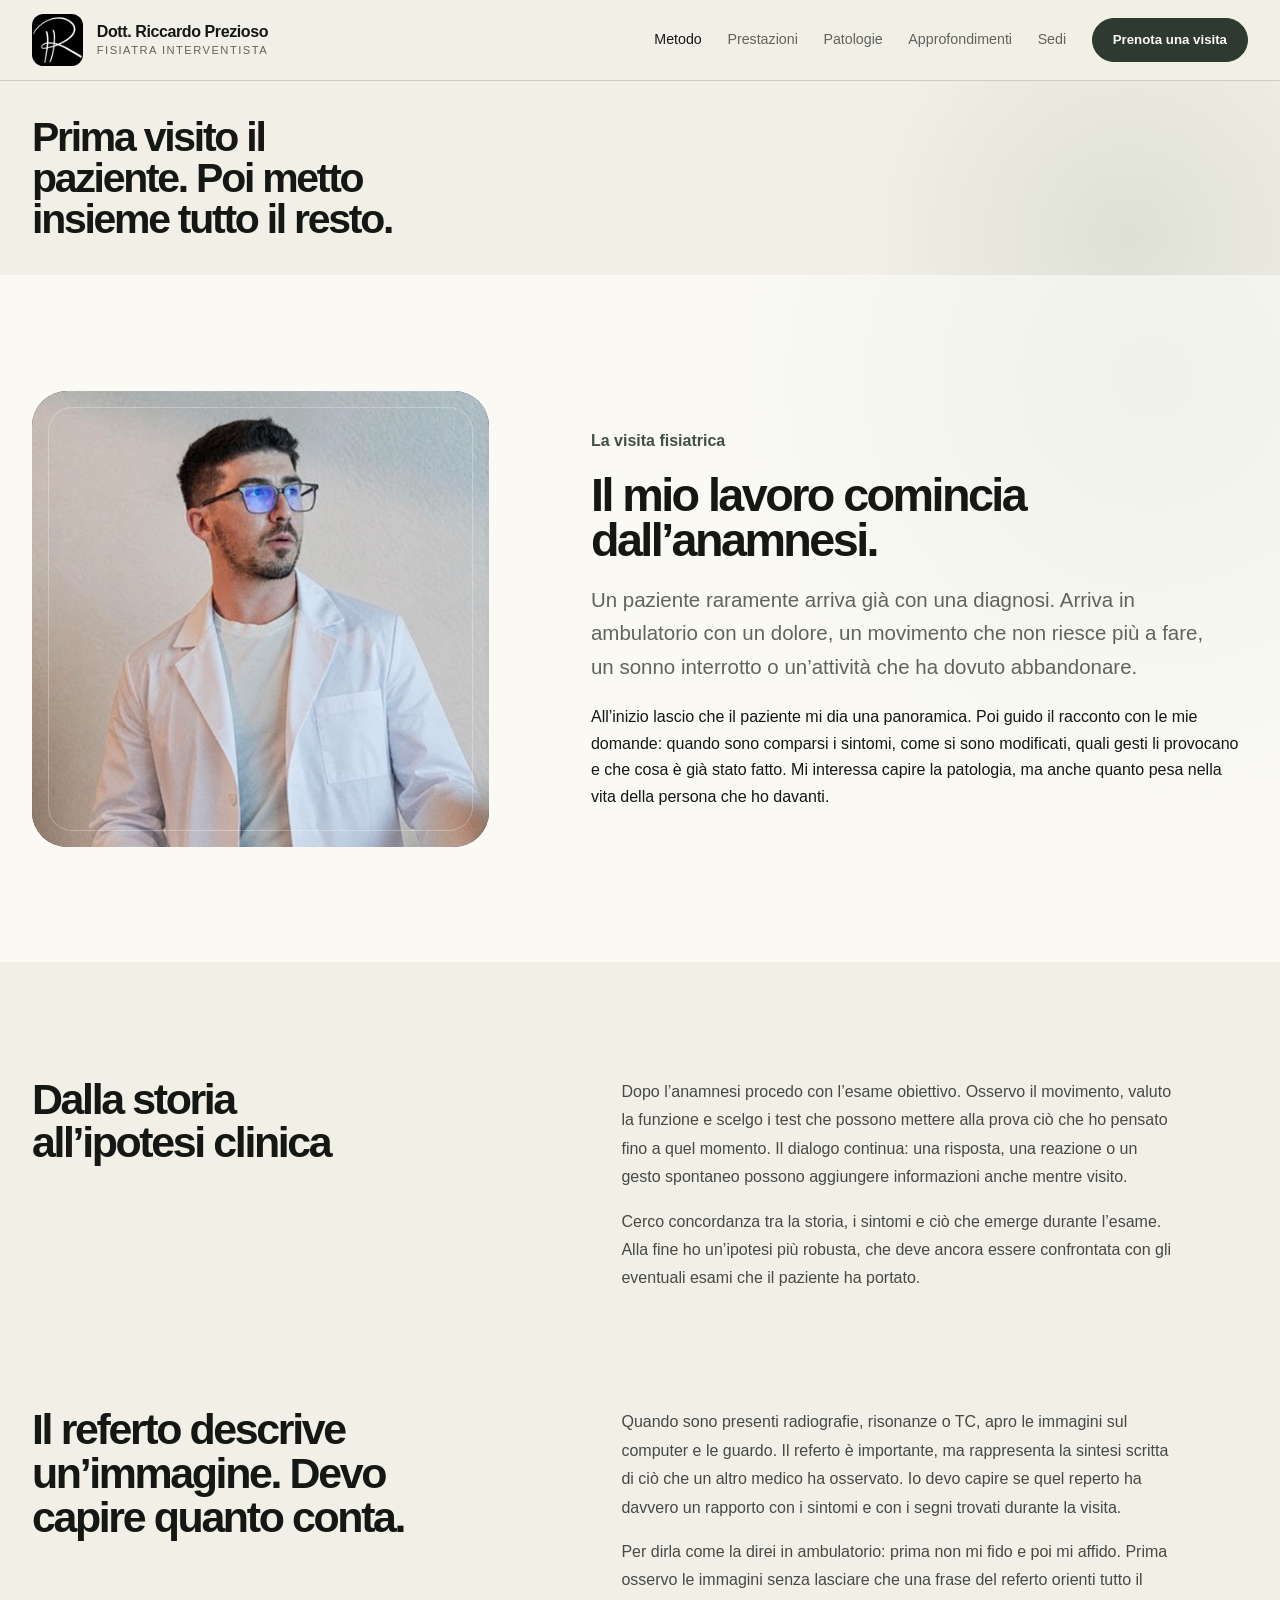
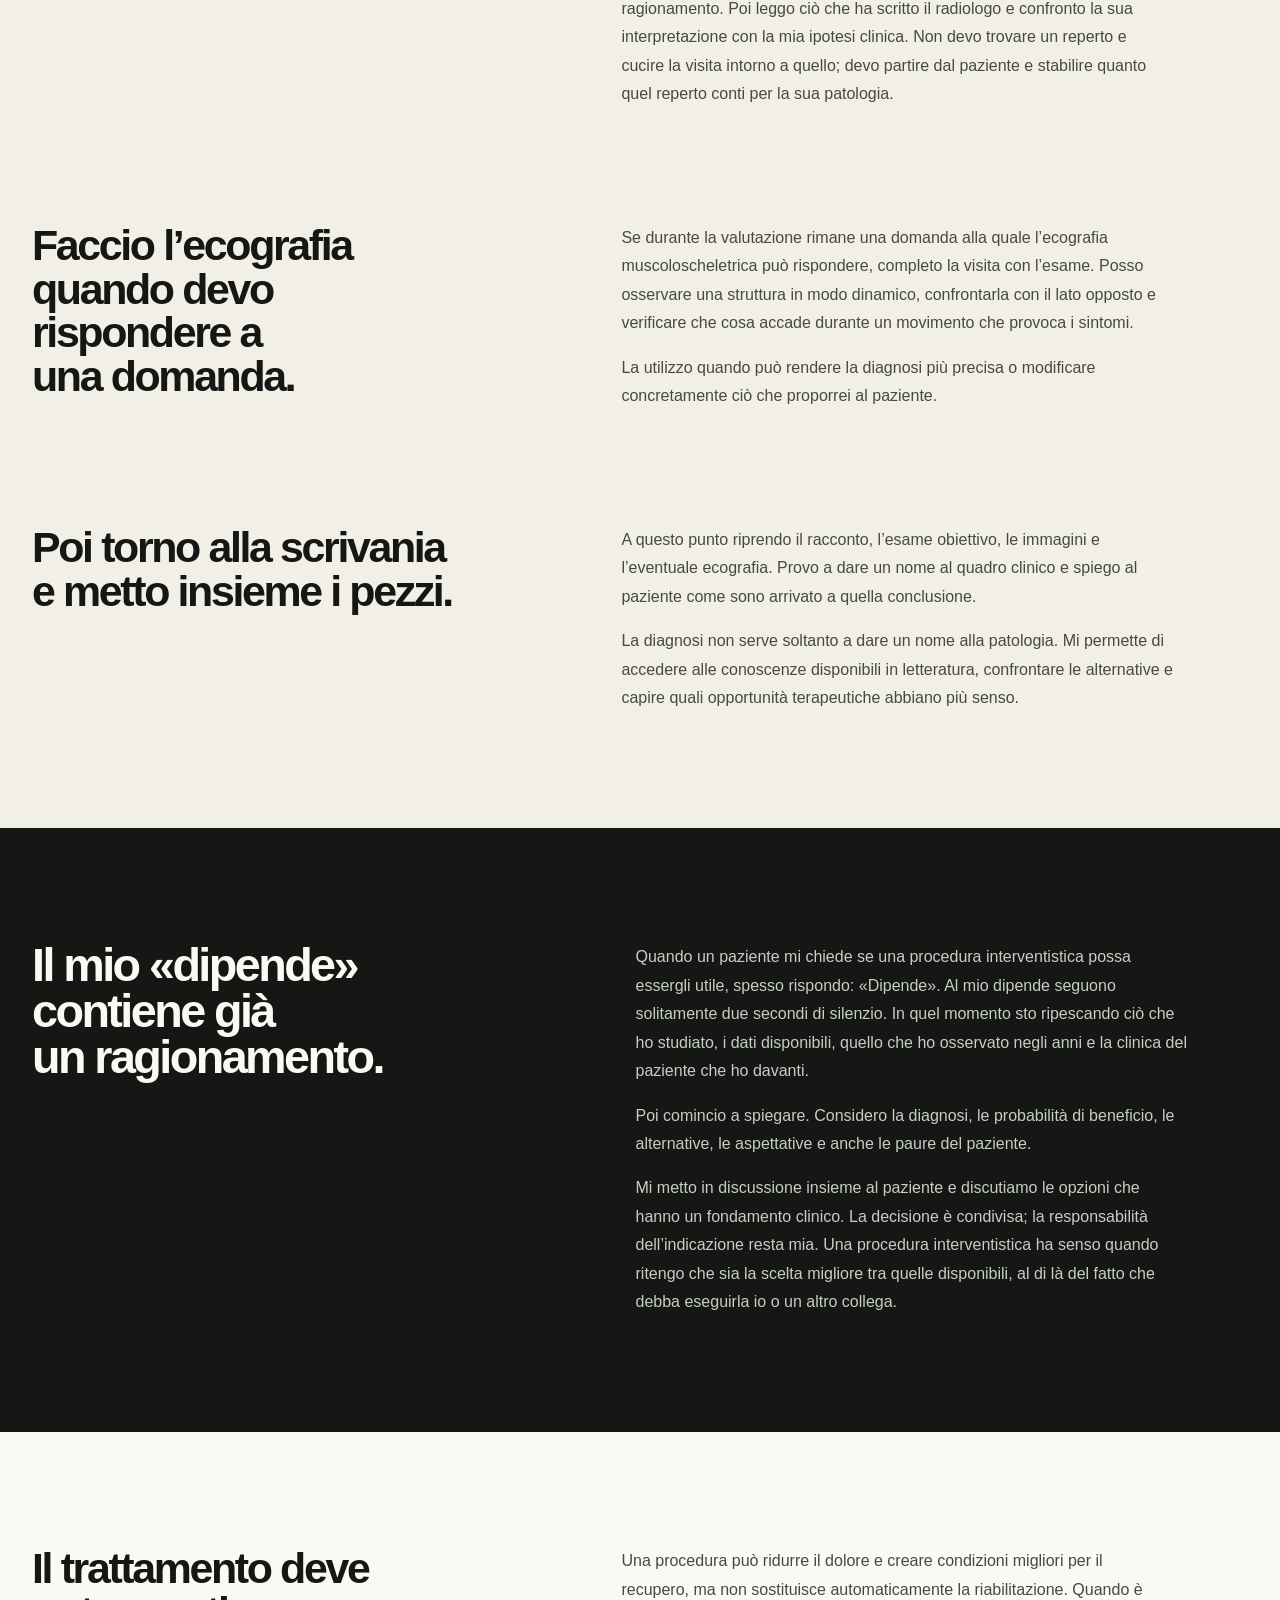
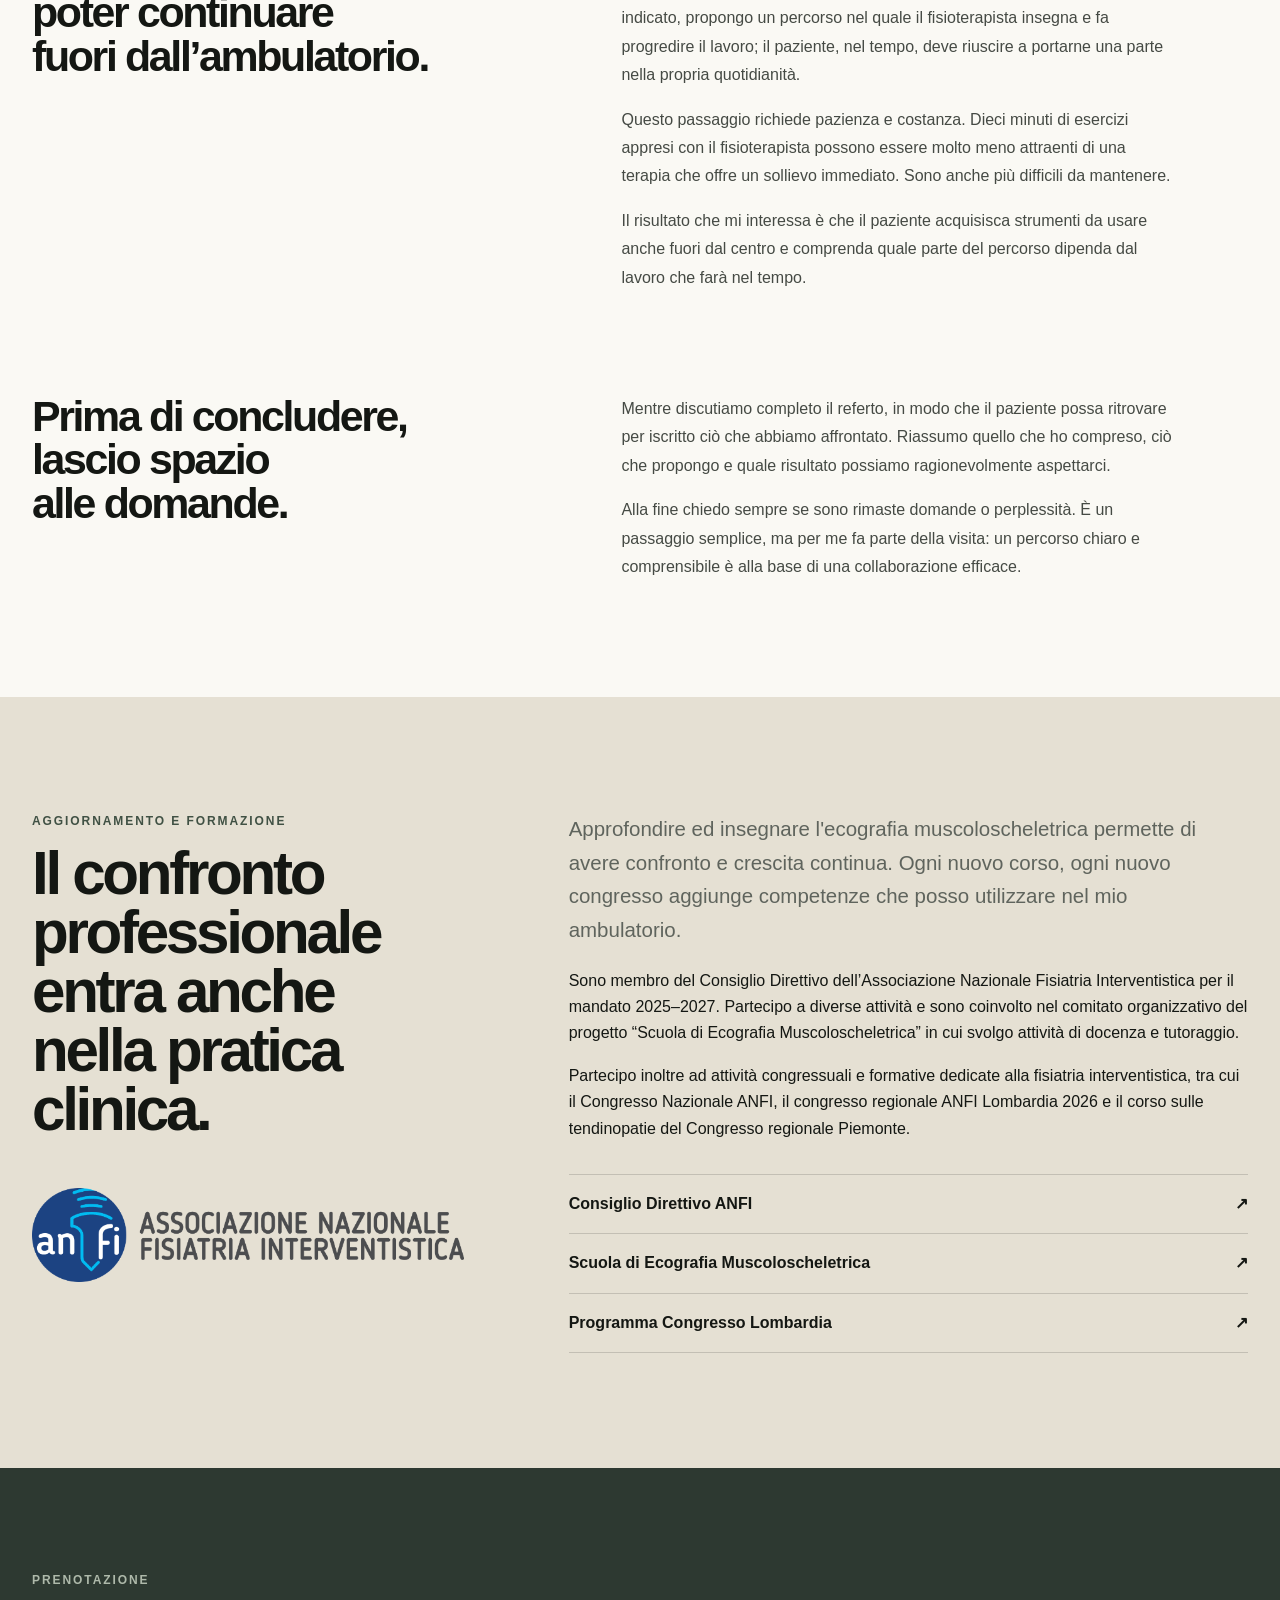
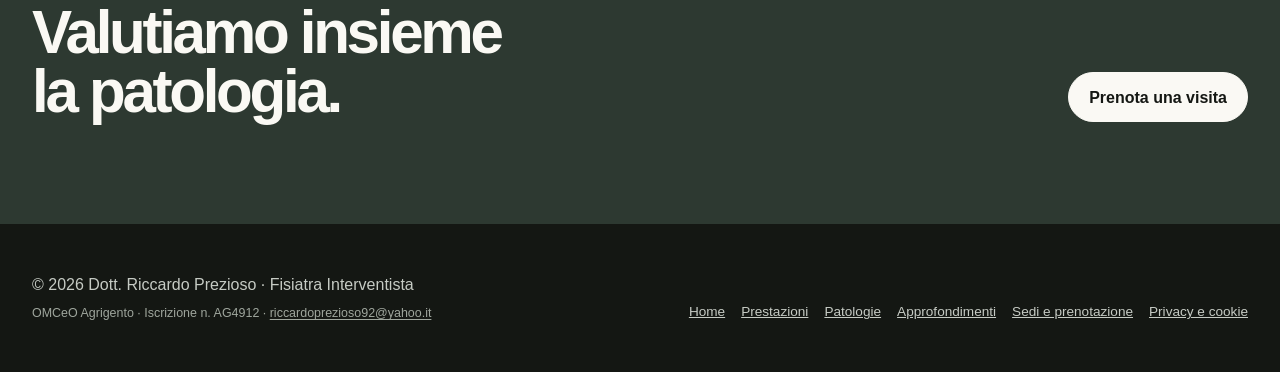
==== commit 0b926ca3: "Publish approved website snapshot" ====
--- a/metodo.html
+++ b/metodo.html
@@ -3,7 +3,7 @@
   <head>
     <meta charset="utf-8">
     <meta name="viewport" content="width=device-width, initial-scale=1">
-    <meta name="description" content="Il metodo clinico del Dott. Riccardo Prezioso: ascolto, esame obiettivo, ecografia quando indicata e scelte terapeutiche condivise.">
+    <meta name="description" content="Come conduco la visita fisiatrica: anamnesi, esame obiettivo, lettura delle immagini, ecografia quando indicata e scelta condivisa del trattamento.">
     <meta name="author" content="Dott. Riccardo Prezioso">
     <link rel="canonical" href="https://www.riccardoprezioso.it/metodo.html">
     <title>Metodo e profilo — Dott. Riccardo Prezioso</title>
@@ -11,7 +11,7 @@
     <meta property="og:type" content="website">
     <meta property="og:site_name" content="Dott. Riccardo Prezioso">
     <meta property="og:title" content="Metodo e profilo — Dott. Riccardo Prezioso">
-    <meta property="og:description" content="Il metodo clinico del Dott. Riccardo Prezioso: ascolto, esame obiettivo, ecografia quando indicata e scelte terapeutiche condivise.">
+    <meta property="og:description" content="Come conduco la visita fisiatrica: anamnesi, esame obiettivo, lettura delle immagini, ecografia quando indicata e scelta condivisa del trattamento.">
     <meta property="og:url" content="https://www.riccardoprezioso.it/metodo.html">
     <meta property="og:image" content="https://www.riccardoprezioso.it/assets/images/social/riccardo-prezioso-social-1200x630.jpg">
     <meta property="og:image:secure_url" content="https://www.riccardoprezioso.it/assets/images/social/riccardo-prezioso-social-1200x630.jpg">
@@ -21,7 +21,7 @@
     <meta property="og:image:alt" content="Dott. Riccardo Prezioso in camice bianco con il monogramma PR e la qualifica Fisiatra Interventista">
     <meta name="twitter:card" content="summary_large_image">
     <meta name="twitter:title" content="Metodo e profilo — Dott. Riccardo Prezioso">
-    <meta name="twitter:description" content="Il metodo clinico del Dott. Riccardo Prezioso: ascolto, esame obiettivo, ecografia quando indicata e scelte terapeutiche condivise.">
+    <meta name="twitter:description" content="Come conduco la visita fisiatrica: anamnesi, esame obiettivo, lettura delle immagini, ecografia quando indicata e scelta condivisa del trattamento.">
     <meta name="twitter:image" content="https://www.riccardoprezioso.it/assets/images/social/riccardo-prezioso-social-1200x630.jpg">
     <meta name="twitter:image:alt" content="Dott. Riccardo Prezioso in camice bianco con il monogramma PR e la qualifica Fisiatra Interventista">
     <link rel="icon" href="favicon.ico" sizes="any">
@@ -29,10 +29,10 @@
     <link rel="icon" type="image/png" sizes="192x192" href="assets/images/icon-192.png">
     <link rel="apple-touch-icon" href="assets/images/apple-touch-icon.png">
     <meta name="theme-color" content="#141713">
-    <link rel="stylesheet" href="assets/css/styles.css?v=20261026-2">
+    <link rel="stylesheet" href="assets/css/styles.css?v=20261106-3">
     <script src="assets/js/main.js?v=20261026-1" defer></script>
   </head>
-  <body>
+  <body class="method-page">
     <a class="skip-link" href="#contenuto">Vai al contenuto</a>
     <header class="site-header">
       <div class="container header-inner">
@@ -42,33 +42,90 @@
       </div>
     </header>
     <main id="contenuto">
-      <header class="page-hero page-hero-compact">
+      <header class="page-hero page-hero-compact method-page-hero">
         <div class="container">
-          <p class="eyebrow">Metodo e profilo</p>
-          <h1>Come si svolge la visita fisiatrica.</h1>
+          <h1>Prima visito il paziente. Poi metto insieme tutto il resto.</h1>
         </div>
       </header>
 
-      <section class="section surface">
-        <div class="container split">
+      <section class="section surface method-intro-section">
+        <div class="container method-intro">
           <figure class="profile-photo method-profile-photo"><img src="assets/images/riccardo-prezioso-camice.jpg" alt="Dott. Riccardo Prezioso in camice bianco" width="1254" height="1254" loading="lazy"></figure>
-          <div><p class="eyebrow">Dott. Riccardo Prezioso</p><h2>Fisiatra Interventista.</h2><p class="lead">Medico specialista in Medicina Fisica e Riabilitativa, con particolare interesse per la valutazione e il trattamento conservativo delle patologie muscoloscheletriche.</p><p>Integro visita fisiatrica, ecografia muscoloscheletrica e procedure ecoguidate. Scelgo ciascun intervento in base alla diagnosi e agli obiettivi concordati con il paziente.</p></div>
-        </div>
-      </section>
-
-      <section class="section">
-        <div class="container visit-narrative-layout">
-          <div class="visit-narrative-heading"><p class="eyebrow">Durante la prima visita</p><h2>Una valutazione costruita attraverso il dialogo.</h2></div>
-          <div class="visit-narrative">
-            <section><h3>Il racconto orienta la visita</h3><p>All’inizio lascio al paziente lo spazio per descrivere i sintomi e il modo in cui incidono sulla vita quotidiana. Le mie domande servono a ricostruire tempi, andamento, attività limitate e obiettivi. Il dialogo prosegue anche nelle fasi successive.</p></section>
-            <section><h3>Esame clinico ed ecografia rispondono a domande precise</h3><p>Valuto movimento, funzione e segni clinici partendo da ciò che è emerso. Quando può aggiungere un’informazione utile, completo la valutazione con l’ecografia muscoloscheletrica. Referti e immagini vengono riletti nel contesto della visita, non come elementi separati.</p></section>
-            <section><h3>La spiegazione completa la valutazione</h3><p>Riassumo quello che ho compreso, chiarisco l’ipotesi diagnostica e descrivo alternative, evidenze e probabilità di beneficio. Quando serve uso carta e penna per rendere più semplice un passaggio anatomico. Nel referto riporto i punti discussi e, prima di concludere, lascio uno spazio esplicito per le domande.</p></section>
+          <div class="method-intro-copy">
+            <p class="method-context">La visita fisiatrica</p>
+            <h2>Il mio lavoro comincia dall’anamnesi.</h2>
+            <p class="lead">Un paziente raramente arriva già con una diagnosi. Arriva in ambulatorio con un dolore, un movimento che non riesce più a fare, un sonno interrotto o un’attività che ha dovuto abbandonare.</p>
+            <p>All’inizio lascio che il paziente mi dia una panoramica. Poi guido il racconto con le mie domande: quando sono comparsi i sintomi, come si sono modificati, quali gesti li provocano e che cosa è già stato fatto. Mi interessa capire la patologia, ma anche quanto pesa nella vita della persona che ho davanti.</p>
           </div>
         </div>
       </section>
 
-      <section class="section dark">
-        <div class="container split"><div><p class="eyebrow">Appropriatezza</p><h2>Come scelgo il trattamento.</h2></div><div><p class="lead">Considero diagnosi, evidenze scientifiche, obiettivi e probabilità di beneficio.</p><p>Il percorso riabilitativo può includere esercizio terapeutico, riabilitazione, monitoraggio e il confronto con un altro specialista. Eseguo una procedura interventistica quando la ritengo clinicamente appropriata e coerente con gli obiettivi concordati.</p></div></div>
+      <section class="section method-sequence-section">
+        <div class="container method-sequence">
+          <section class="method-entry">
+            <h2>Dalla storia all’ipotesi clinica</h2>
+            <div class="method-entry-copy">
+              <p>Dopo l’anamnesi procedo con l’esame obiettivo. Osservo il movimento, valuto la funzione e scelgo i test che possono mettere alla prova ciò che ho pensato fino a quel momento. Il dialogo continua: una risposta, una reazione o un gesto spontaneo possono aggiungere informazioni anche mentre visito.</p>
+              <p>Cerco concordanza tra la storia, i sintomi e ciò che emerge durante l’esame. Alla fine ho un’ipotesi più robusta, che deve ancora essere confrontata con gli eventuali esami che il paziente ha portato.</p>
+            </div>
+          </section>
+
+          <section class="method-entry method-entry-featured">
+            <h2>Il referto descrive un’immagine. Devo capire quanto conta.</h2>
+            <div class="method-entry-copy">
+              <p>Quando sono presenti radiografie, risonanze o TC, apro le immagini sul computer e le guardo. Il referto è importante, ma rappresenta la sintesi scritta di ciò che un altro medico ha osservato. Io devo capire se quel reperto ha davvero un rapporto con i sintomi e con i segni trovati durante la visita.</p>
+              <p>Per dirla come la direi in ambulatorio: prima non mi fido e poi mi affido. Prima osservo le immagini senza lasciare che una frase del referto orienti tutto il ragionamento. Poi leggo ciò che ha scritto il radiologo e confronto la sua interpretazione con la mia ipotesi clinica. Non devo trovare un reperto e cucire la visita intorno a quello; devo partire dal paziente e stabilire quanto quel reperto conti per la sua patologia.</p>
+            </div>
+          </section>
+
+          <section class="method-entry">
+            <h2>Faccio l’ecografia quando devo rispondere a una domanda.</h2>
+            <div class="method-entry-copy">
+              <p>Se durante la valutazione rimane una domanda alla quale l’ecografia muscoloscheletrica può rispondere, completo la visita con l’esame. Posso osservare una struttura in modo dinamico, confrontarla con il lato opposto e verificare che cosa accade durante un movimento che provoca i sintomi.</p>
+              <p>La utilizzo quando può rendere la diagnosi più precisa o modificare concretamente ciò che proporrei al paziente.</p>
+            </div>
+          </section>
+
+          <section class="method-entry">
+            <h2>Poi torno alla scrivania e metto insieme i pezzi.</h2>
+            <div class="method-entry-copy">
+              <p>A questo punto riprendo il racconto, l’esame obiettivo, le immagini e l’eventuale ecografia. Provo a dare un nome al quadro clinico e spiego al paziente come sono arrivato a quella conclusione.</p>
+              <p>La diagnosi non serve soltanto a dare un nome alla patologia. Mi permette di accedere alle conoscenze disponibili in letteratura, confrontare le alternative e capire quali opportunità terapeutiche abbiano più senso.</p>
+            </div>
+          </section>
+        </div>
+      </section>
+
+      <section class="section dark method-decision-section">
+        <div class="container method-decision">
+          <h2>Il mio «dipende» contiene già un ragionamento.</h2>
+          <div class="method-decision-copy">
+            <p>Quando un paziente mi chiede se una procedura interventistica possa essergli utile, spesso rispondo: «Dipende». Al mio dipende seguono solitamente due secondi di silenzio. In quel momento sto ripescando ciò che ho studiato, i dati disponibili, quello che ho osservato negli anni e la clinica del paziente che ho davanti.</p>
+            <p>Poi comincio a spiegare. Considero la diagnosi, le probabilità di beneficio, le alternative, le aspettative e anche le paure del paziente.</p>
+            <p>Mi metto in discussione insieme al paziente e discutiamo le opzioni che hanno un fondamento clinico. La decisione è condivisa; la responsabilità dell’indicazione resta mia. Una procedura interventistica ha senso quando ritengo che sia la scelta migliore tra quelle disponibili, al di là del fatto che debba eseguirla io o un altro collega.</p>
+          </div>
+        </div>
+      </section>
+
+      <section class="section surface method-closing-section">
+        <div class="container method-sequence method-sequence-closing">
+          <section class="method-entry">
+            <h2>Il trattamento deve poter continuare fuori dall’ambulatorio.</h2>
+            <div class="method-entry-copy">
+              <p>Una procedura può ridurre il dolore e creare condizioni migliori per il recupero, ma non sostituisce automaticamente la riabilitazione. Quando è indicato, propongo un percorso nel quale il fisioterapista insegna e fa progredire il lavoro; il paziente, nel tempo, deve riuscire a portarne una parte nella propria quotidianità.</p>
+              <p>Questo passaggio richiede pazienza e costanza. Dieci minuti di esercizi appresi con il fisioterapista possono essere molto meno attraenti di una terapia che offre un sollievo immediato. Sono anche più difficili da mantenere.</p>
+              <p>Il risultato che mi interessa è che il paziente acquisisca strumenti da usare anche fuori dal centro e comprenda quale parte del percorso dipenda dal lavoro che farà nel tempo.</p>
+            </div>
+          </section>
+
+          <section class="method-entry">
+            <h2>Prima di concludere, lascio spazio alle domande.</h2>
+            <div class="method-entry-copy">
+              <p>Mentre discutiamo completo il referto, in modo che il paziente possa ritrovare per iscritto ciò che abbiamo affrontato. Riassumo quello che ho compreso, ciò che propongo e quale risultato possiamo ragionevolmente aspettarci.</p>
+              <p>Alla fine chiedo sempre se sono rimaste domande o perplessità. È un passaggio semplice, ma per me fa parte della visita: un percorso chiaro e comprensibile è alla base di una collaborazione efficace.</p>
+            </div>
+          </section>
+        </div>
       </section>
 
       <section class="section professional-section" id="formazione">
--- a/assets/css/styles.css
+++ b/assets/css/styles.css
@@ -402,10 +402,107 @@
 .method-profile-photo {
   width: 100%;
   aspect-ratio: 1 / 1;
+  box-shadow: none;
 }
 
 .method-profile-photo img {
   object-position: 50% 38%;
+}
+
+.method-page-hero h1 {
+  max-width: 22ch;
+}
+
+.method-intro {
+  display: grid;
+  grid-template-columns: minmax(20rem, 0.82fr) minmax(0, 1.18fr);
+  align-items: center;
+  gap: clamp(3rem, 8vw, 8rem);
+}
+
+.method-intro-copy {
+  max-width: 43rem;
+}
+
+.method-context {
+  margin-bottom: 1.15rem;
+  color: var(--olive);
+  font-size: 1rem;
+  font-weight: 700;
+}
+
+.method-intro-copy h2 {
+  max-width: 18ch;
+  font-size: clamp(2.4rem, 3.65vw, 3.75rem);
+}
+
+.method-intro-copy > p:last-child {
+  margin-bottom: 0;
+}
+
+.method-sequence-section {
+  background: var(--paper);
+}
+
+.method-sequence {
+  display: grid;
+  gap: clamp(4.5rem, 9vw, 8rem);
+}
+
+.method-entry {
+  display: grid;
+  grid-template-columns: minmax(20rem, 0.9fr) minmax(0, 1.1fr);
+  align-items: start;
+  gap: clamp(2.5rem, 6vw, 6rem);
+}
+
+.method-entry h2 {
+  max-width: 18ch;
+  margin-bottom: 0;
+  font-size: clamp(2rem, 3.35vw, 3.35rem);
+  line-height: 1.02;
+}
+
+.method-entry-featured h2 {
+  max-width: 20ch;
+}
+
+.method-entry-copy {
+  max-width: 62ch;
+  color: #454a44;
+  font-size: clamp(1rem, 1.25vw, 1.12rem);
+  line-height: 1.78;
+}
+
+.method-entry-copy p:last-child {
+  margin-bottom: 0;
+}
+
+.method-decision {
+  display: grid;
+  grid-template-columns: minmax(20rem, 0.9fr) minmax(0, 1.1fr);
+  align-items: start;
+  gap: clamp(2.5rem, 8vw, 8rem);
+}
+
+.method-decision h2 {
+  max-width: 18ch;
+  margin-bottom: 0;
+  font-size: clamp(2.4rem, 3.65vw, 3.75rem);
+}
+
+.method-decision-copy {
+  max-width: 62ch;
+  font-size: clamp(1rem, 1.25vw, 1.12rem);
+  line-height: 1.78;
+}
+
+.method-decision-copy p:last-child {
+  margin-bottom: 0;
+}
+
+.method-sequence-closing {
+  gap: clamp(4rem, 8vw, 7rem);
 }
 
 .photo-placeholder::before,
@@ -449,50 +546,6 @@
   min-height: 13rem;
   border-radius: var(--radius-md);
   box-shadow: none;
-}
-
-.trust-strip {
-  position: relative;
-  z-index: 2;
-  margin-top: -3.25rem;
-  padding-bottom: clamp(4rem, 7vw, 7rem);
-}
-
-.trust-grid {
-  display: grid;
-  grid-template-columns: repeat(4, 1fr);
-  overflow: hidden;
-  background: var(--surface);
-  border: 1px solid var(--line);
-  border-radius: var(--radius-md);
-  box-shadow: 0 1.5rem 4rem rgba(20, 23, 19, 0.07);
-}
-
-.trust-item {
-  padding: 1.3rem;
-  border-right: 1px solid var(--line);
-}
-
-.trust-item:last-child {
-  border-right: 0;
-}
-
-.trust-item strong,
-.trust-item span {
-  display: block;
-}
-
-.trust-item strong {
-  margin-bottom: 0.25rem;
-  font-family: var(--display);
-  font-size: 1.1rem;
-  font-weight: 650;
-  letter-spacing: -0.025em;
-}
-
-.trust-item span {
-  color: var(--muted);
-  font-size: 0.86rem;
 }
 
 .section {
@@ -1361,7 +1414,7 @@
 }
 
 .professional-section {
-  background: var(--surface);
+  background: var(--paper-deep);
 }
 
 .professional-layout {
@@ -2363,6 +2416,9 @@
   .hero-grid,
   .section-heading,
   .split,
+  .method-intro,
+  .method-entry,
+  .method-decision,
   .review-panel,
   .booking-panel,
   .service-detail,
@@ -2373,6 +2429,25 @@
     grid-template-columns: 1fr;
   }
 
+  .method-intro {
+    gap: 3rem;
+  }
+
+  .method-profile-photo {
+    max-width: 34rem;
+  }
+
+  .method-entry,
+  .method-decision {
+    gap: 1.75rem;
+  }
+
+  .method-entry h2,
+  .method-entry-featured h2,
+  .method-decision h2 {
+    max-width: 22ch;
+  }
+
   .pathology-hero-note {
     max-width: 32rem;
   }
@@ -2453,22 +2528,15 @@
     min-height: 18rem;
   }
 
-  .trust-grid {
-    grid-template-columns: repeat(2, 1fr);
-  }
-
-  .trust-item:nth-child(2) {
-    border-right: 0;
-  }
-
-  .trust-item:nth-child(-n + 2) {
-    border-bottom: 1px solid var(--line);
-  }
 }
 
 @media (max-width: 620px) {
   .container {
     width: min(calc(100% - 1.25rem), var(--content));
+  }
+
+  .method-page .container {
+    width: min(calc(100% - 2rem), var(--content));
   }
 
   .brand-copy {
@@ -2498,8 +2566,7 @@
   }
 
   .location-grid,
-  .visit-timeline,
-  .trust-grid {
+  .visit-timeline {
     grid-template-columns: 1fr;
   }
 
@@ -2563,16 +2630,6 @@
     line-height: 1.65;
   }
 
-  .trust-item,
-  .trust-item:nth-child(2) {
-    border-right: 0;
-    border-bottom: 1px solid var(--line);
-  }
-
-  .trust-item:last-child {
-    border-bottom: 0;
-  }
-
   .cta-inner,
   .footer-grid {
     align-items: flex-start;
@@ -2663,6 +2720,41 @@
     font-size: clamp(2.1rem, 9.5vw, 3rem);
   }
 
+  .method-page-hero h1 {
+    max-width: 19ch;
+    font-size: clamp(2.05rem, 8.8vw, 2.75rem);
+    line-height: 1.02;
+  }
+
+  .method-intro-section {
+    padding-top: 2rem;
+  }
+
+  .method-context {
+    margin-bottom: 0.8rem;
+  }
+
+  .method-sequence {
+    gap: 4rem;
+  }
+
+  .method-entry,
+  .method-decision {
+    gap: 1.35rem;
+  }
+
+  .method-entry h2,
+  .method-entry-featured h2,
+  .method-decision h2 {
+    max-width: none;
+    font-size: clamp(1.85rem, 8vw, 2.35rem);
+  }
+
+  .method-entry-copy {
+    font-size: 1rem;
+    line-height: 1.72;
+  }
+
   .section {
     padding: 3.75rem 0;
   }
@@ -2732,10 +2824,6 @@
 
   .article-link {
     margin-top: 0.75rem;
-  }
-
-  .trust-strip {
-    margin-top: -1.5rem;
   }
 
   .article-copy p {
